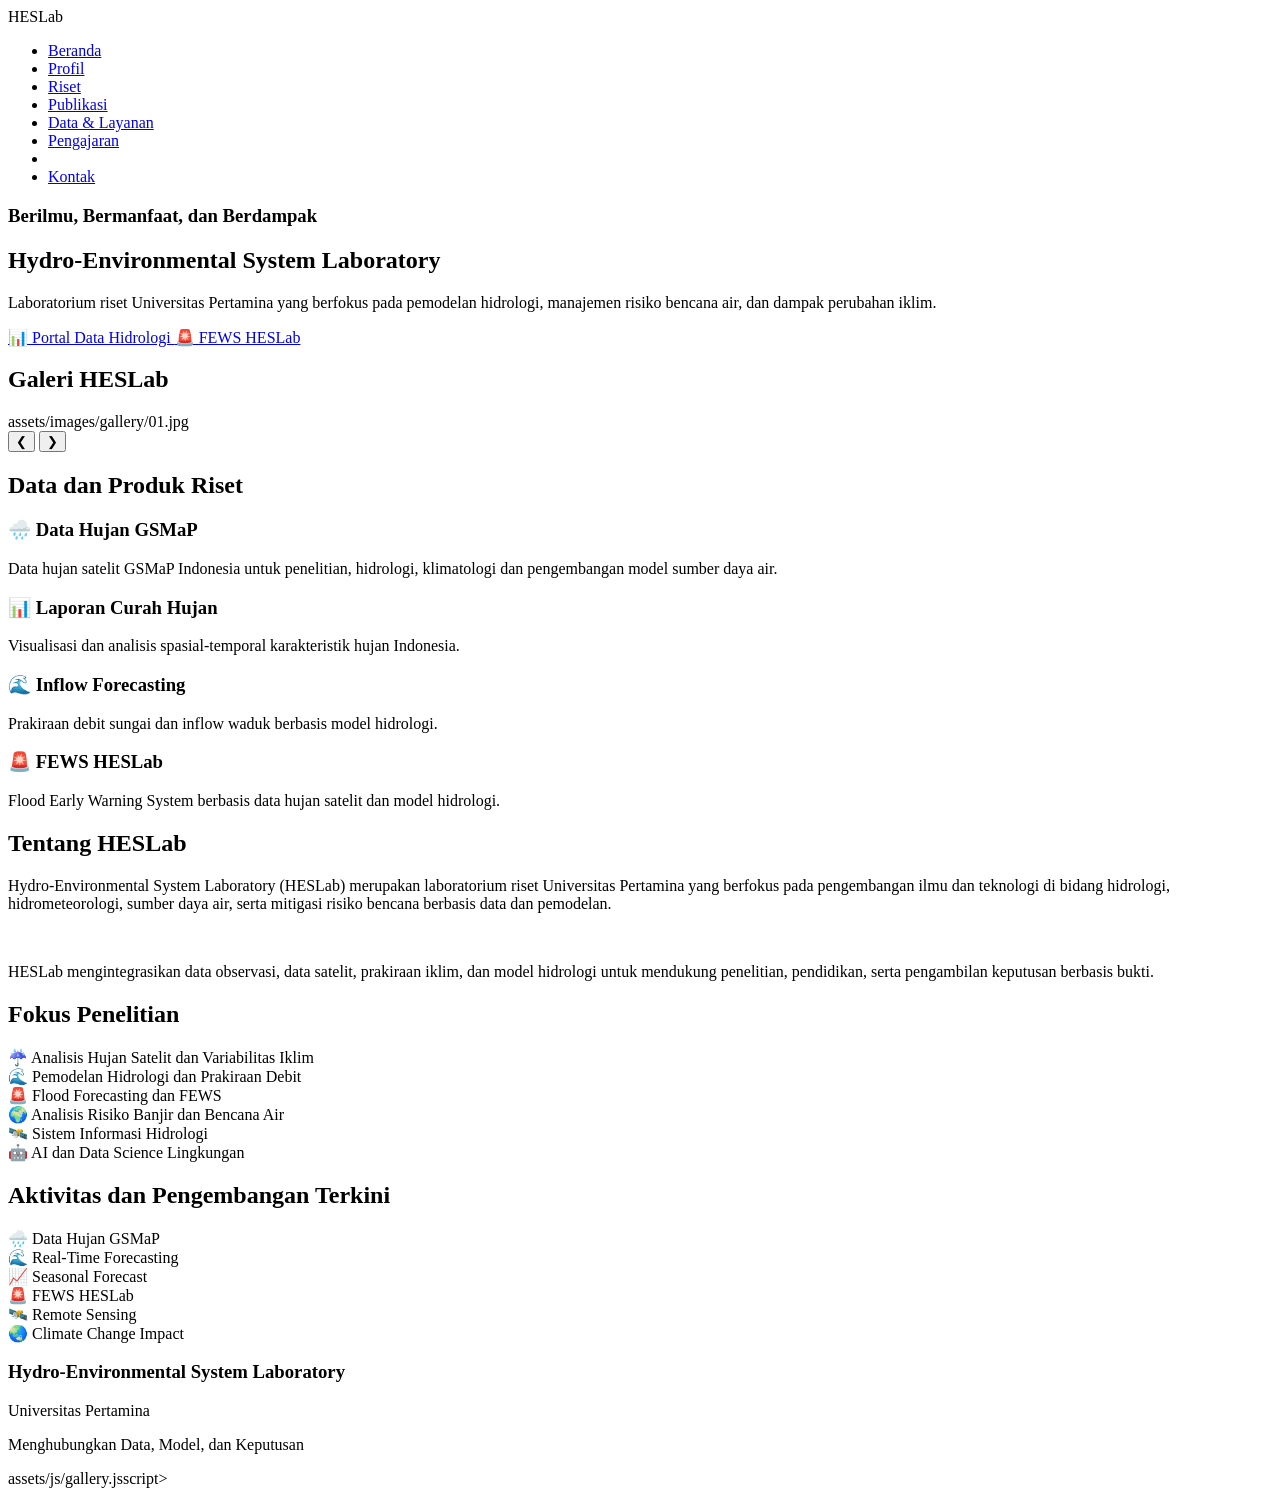
==== index.html @ 6e7ae695 "update all" ====
<!DOCTYPE html>
<html lang="id">

<head>
    <meta charset="UTF-8">
    <meta name="viewport" content="width=device-width, initial-scale=1.0">

    <title>HESLab | Hydro-Environmental System Laboratory</title>

    <links/css/style.css
</head>

<body>

    <!-- Navbar -->
    <nav class="navbar">

        <div class="logo">
            HESLab
        </div>

        <ul class="menu">
            <li><a href="index.html">Beranda</a></li>
            <li><a href="index.html">Profil</a></li>
            <li><a href="index.html">Riset</a></li>
            <li><a href="index.html">Publikasi</a></li>
            <li><a href="index.html">Data & Layanan</a></li>
            <li><a href="index.html">Pengajaran</a></li>
            <li><a href="berita-dan-opini/index.html"a></li>
            <li><a href="index.html">Kontak</a></li>
        </ul>

    </nav>

    <!-- Hero -->
    <section class="hero">

        <div class="hero-content">

            <h3>
                Berilmu, Bermanfaat, dan Berdampak
            </h3>

            <h1>
                Hydro-Environmental System Laboratory
            </h1>

            <p>
                Laboratorium riset Universitas Pertamina yang
                berfokus pada pemodelan hidrologi,
                manajemen risiko bencana air,
                dan dampak perubahan iklim.
            </p>

            <div class="hero-buttons">

                <a class="btn"
                    href="https://www.heslab-uper.com/riset-data/data"
                    target="_blank">
                    📊 Portal Data Hidrologi
                </a>

                <a class="btn secondary"
                    href="https://www.heslab-uper.com/riset-data/fews-heslab-uper"
                    target="_blank">
                    🚨 FEWS HESLab
                </a>

            </div>

        </div>

    </section>

    <!-- Gallery -->
    <section class="section">

        <h2 class="section-title">
            Galeri HESLab
        </h2>

        <div class="gallery-container">

            assets/images/gallery/01.jpg

            <div
                id="galleryCaption"
                class="gallery-caption">
            </div>

            <button
                class="gallery-btn prev"
                onclick="prevImage()">
                ❮
            </button>

            <button
                class="gallery-btn next"
                onclick="nextImage()">
                ❯
            </button>

        </div>

    </section>

    <!-- Produk -->
    <section class="section">

        <h2 class="section-title">
            Data dan Produk Riset
        </h2>

        <div class="card-container">

            <div class="card">
                <h3>🌧️ Data Hujan GSMaP</h3>
                <p>
                    Data hujan satelit GSMaP Indonesia untuk
                    penelitian, hidrologi, klimatologi dan
                    pengembangan model sumber daya air.
                </p>
            </div>

            <div class="card">
                <h3>📊 Laporan Curah Hujan</h3>
                <p>
                    Visualisasi dan analisis spasial-temporal
                    karakteristik hujan Indonesia.
                </p>
            </div>

            <div class="card">
                <h3>🌊 Inflow Forecasting</h3>
                <p>
                    Prakiraan debit sungai dan inflow waduk
                    berbasis model hidrologi.
                </p>
            </div>

            <div class="card">
                <h3>🚨 FEWS HESLab</h3>
                <p>
                    Flood Early Warning System berbasis data
                    hujan satelit dan model hidrologi.
                </p>
            </div>

        </div>

    </section>

    <!-- Tentang -->
    <section class="section">

        <h2 class="section-title">
            Tentang HESLab
        </h2>

        <p>
            Hydro-Environmental System Laboratory (HESLab)
            merupakan laboratorium riset Universitas Pertamina
            yang berfokus pada pengembangan ilmu dan teknologi
            di bidang hidrologi, hidrometeorologi,
            sumber daya air, serta mitigasi risiko bencana
            berbasis data dan pemodelan.
        </p>

        <br>

        <p>
            HESLab mengintegrasikan data observasi,
            data satelit, prakiraan iklim, dan model hidrologi
            untuk mendukung penelitian, pendidikan,
            serta pengambilan keputusan berbasis bukti.
        </p>

    </section>

    <!-- Fokus Penelitian -->
    <section class="section">

        <h2 class="section-title">
            Fokus Penelitian
        </h2>

        <div class="card-container">

            <div class="card">
                ☔ Analisis Hujan Satelit dan Variabilitas Iklim
            </div>

            <div class="card">
                🌊 Pemodelan Hidrologi dan Prakiraan Debit
            </div>

            <div class="card">
                🚨 Flood Forecasting dan FEWS
            </div>

            <div class="card">
                🌍 Analisis Risiko Banjir dan Bencana Air
            </div>

            <div class="card">
                🛰️ Sistem Informasi Hidrologi
            </div>

            <div class="card">
                🤖 AI dan Data Science Lingkungan
            </div>

        </div>

    </section>

    <!-- Aktivitas -->
    <section class="section">

        <h2 class="section-title">
            Aktivitas dan Pengembangan Terkini
        </h2>

        <div class="card-container">

            <div class="card">🌧️ Data Hujan GSMaP</div>
            <div class="card">🌊 Real-Time Forecasting</div>
            <div class="card">📈 Seasonal Forecast</div>
            <div class="card">🚨 FEWS HESLab</div>
            <div class="card">🛰️ Remote Sensing</div>
            <div class="card">🌏 Climate Change Impact</div>

        </div>

    </section>

    <!-- Footer -->
    <footer>

        <h3>
            Hydro-Environmental System Laboratory
        </h3>

        <p>
            Universitas Pertamina
        </p>

        <p>
            Menghubungkan Data, Model, dan Keputusan
        </p>

    </footer>

    assets/js/gallery.jsscript>

</body>

</html>
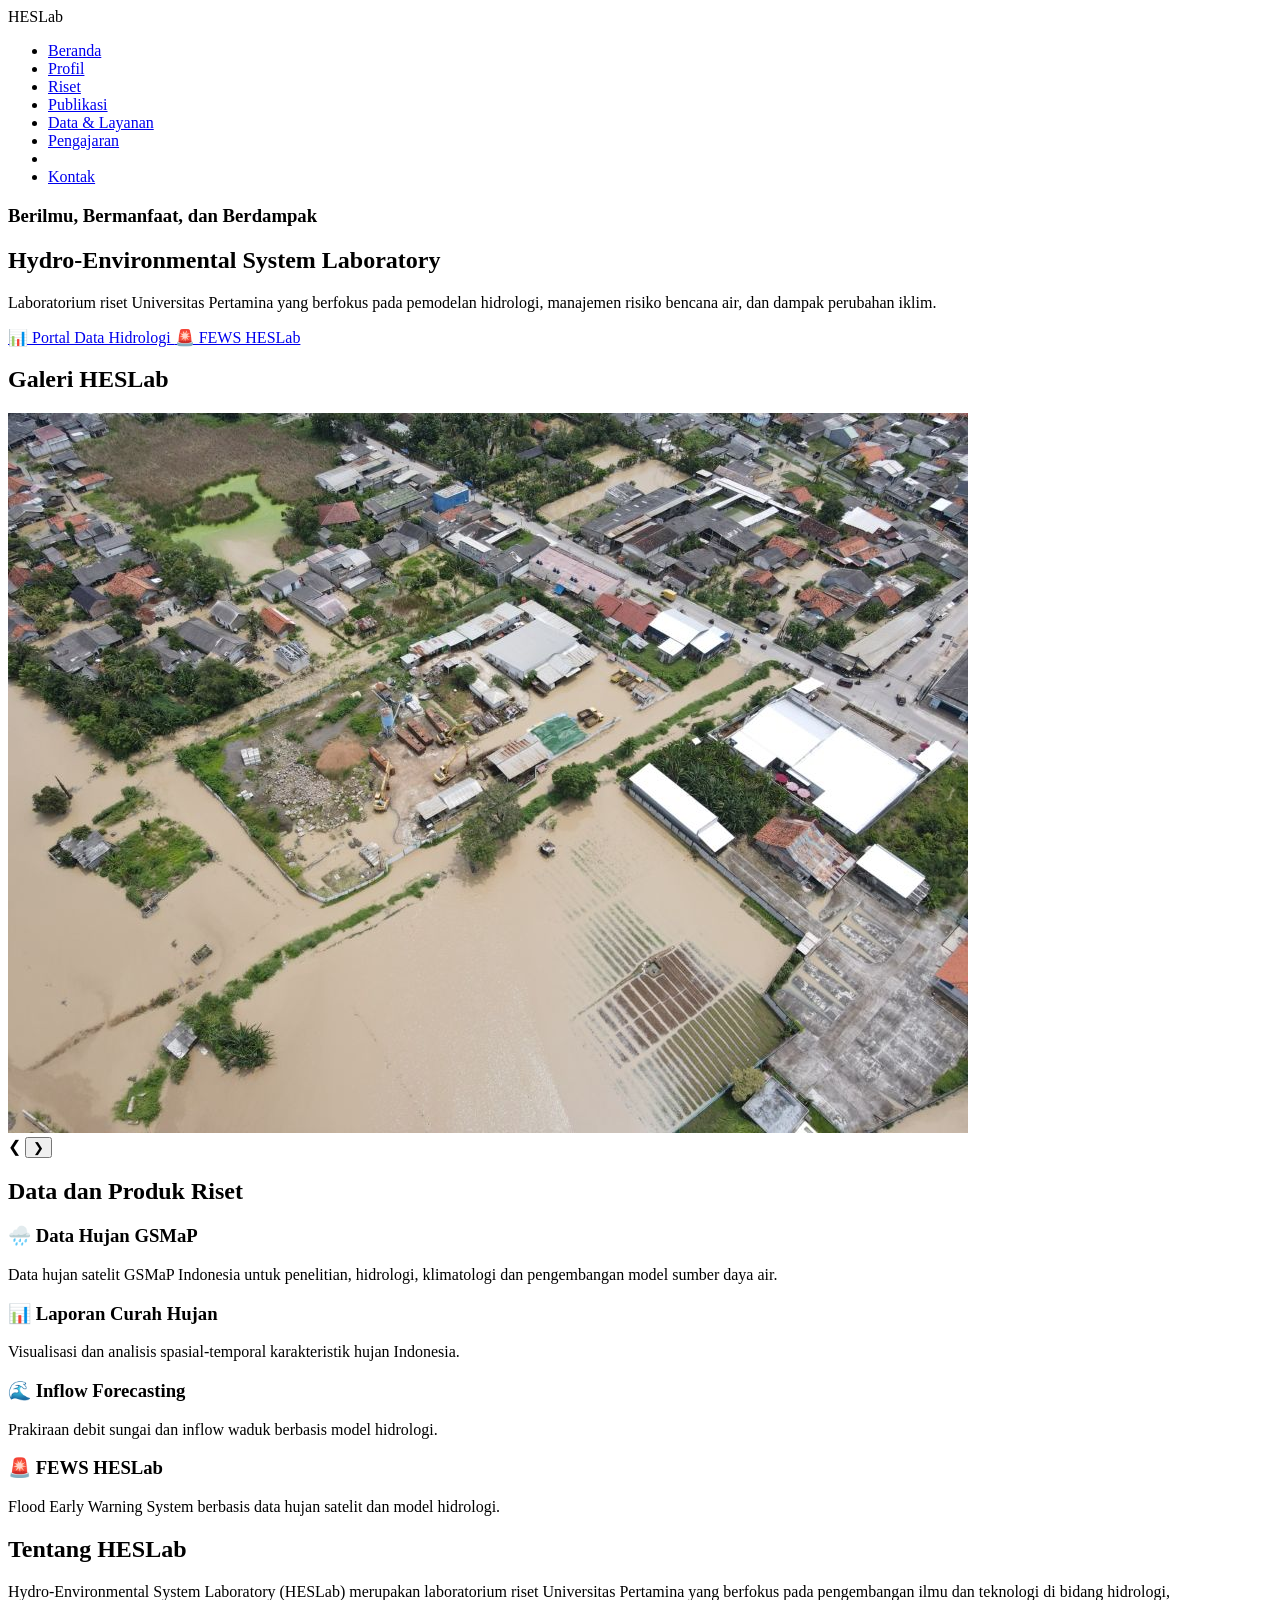
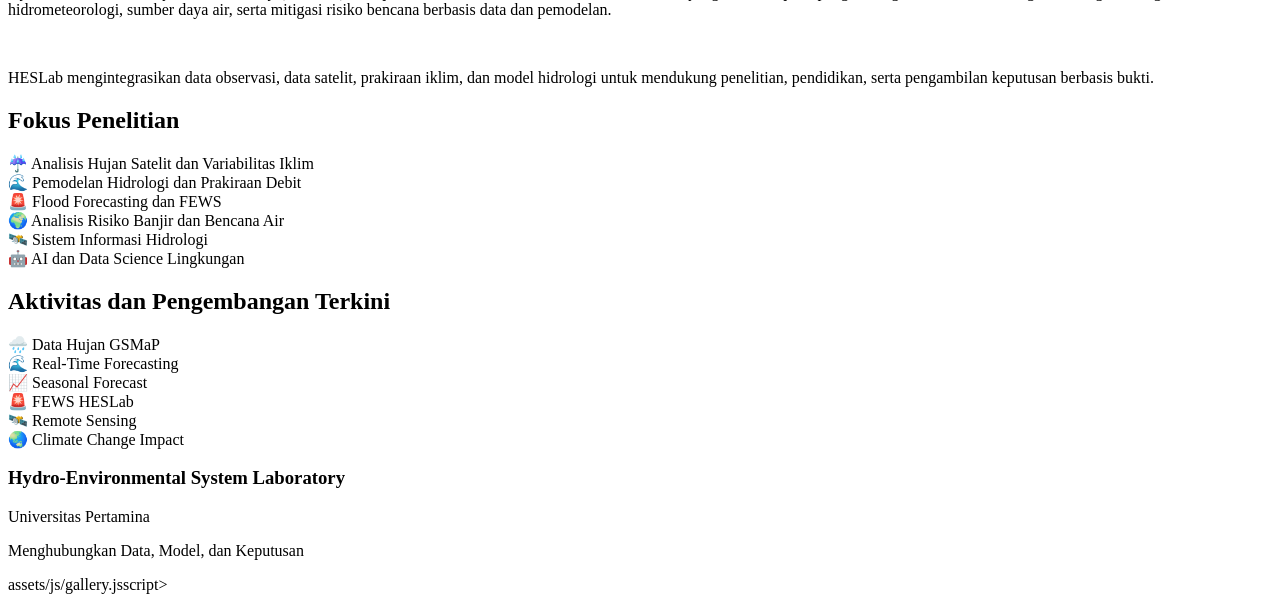
==== commit 0cd885dd: "update all" ====
--- a/index.html
+++ b/index.html
@@ -81,14 +81,13 @@
 
         <div class="gallery-container">
 
-            assets/images/gallery/01.jpg
+            <img
+                id="galleryImage"
+                src="assets/images/gallery/01.jpg"
+                alt="Galeri HESLab">
 
             <div
-                id="galleryCaption"
-                class="gallery-caption">
-            </div>
-
-            <button
+        <button
                 class="gallery-btn prev"
                 onclick="prevImage()">
                 ❮
@@ -252,7 +251,5 @@
     </footer>
 
     assets/js/gallery.jsscript>
-
 </body>
-
 </html>
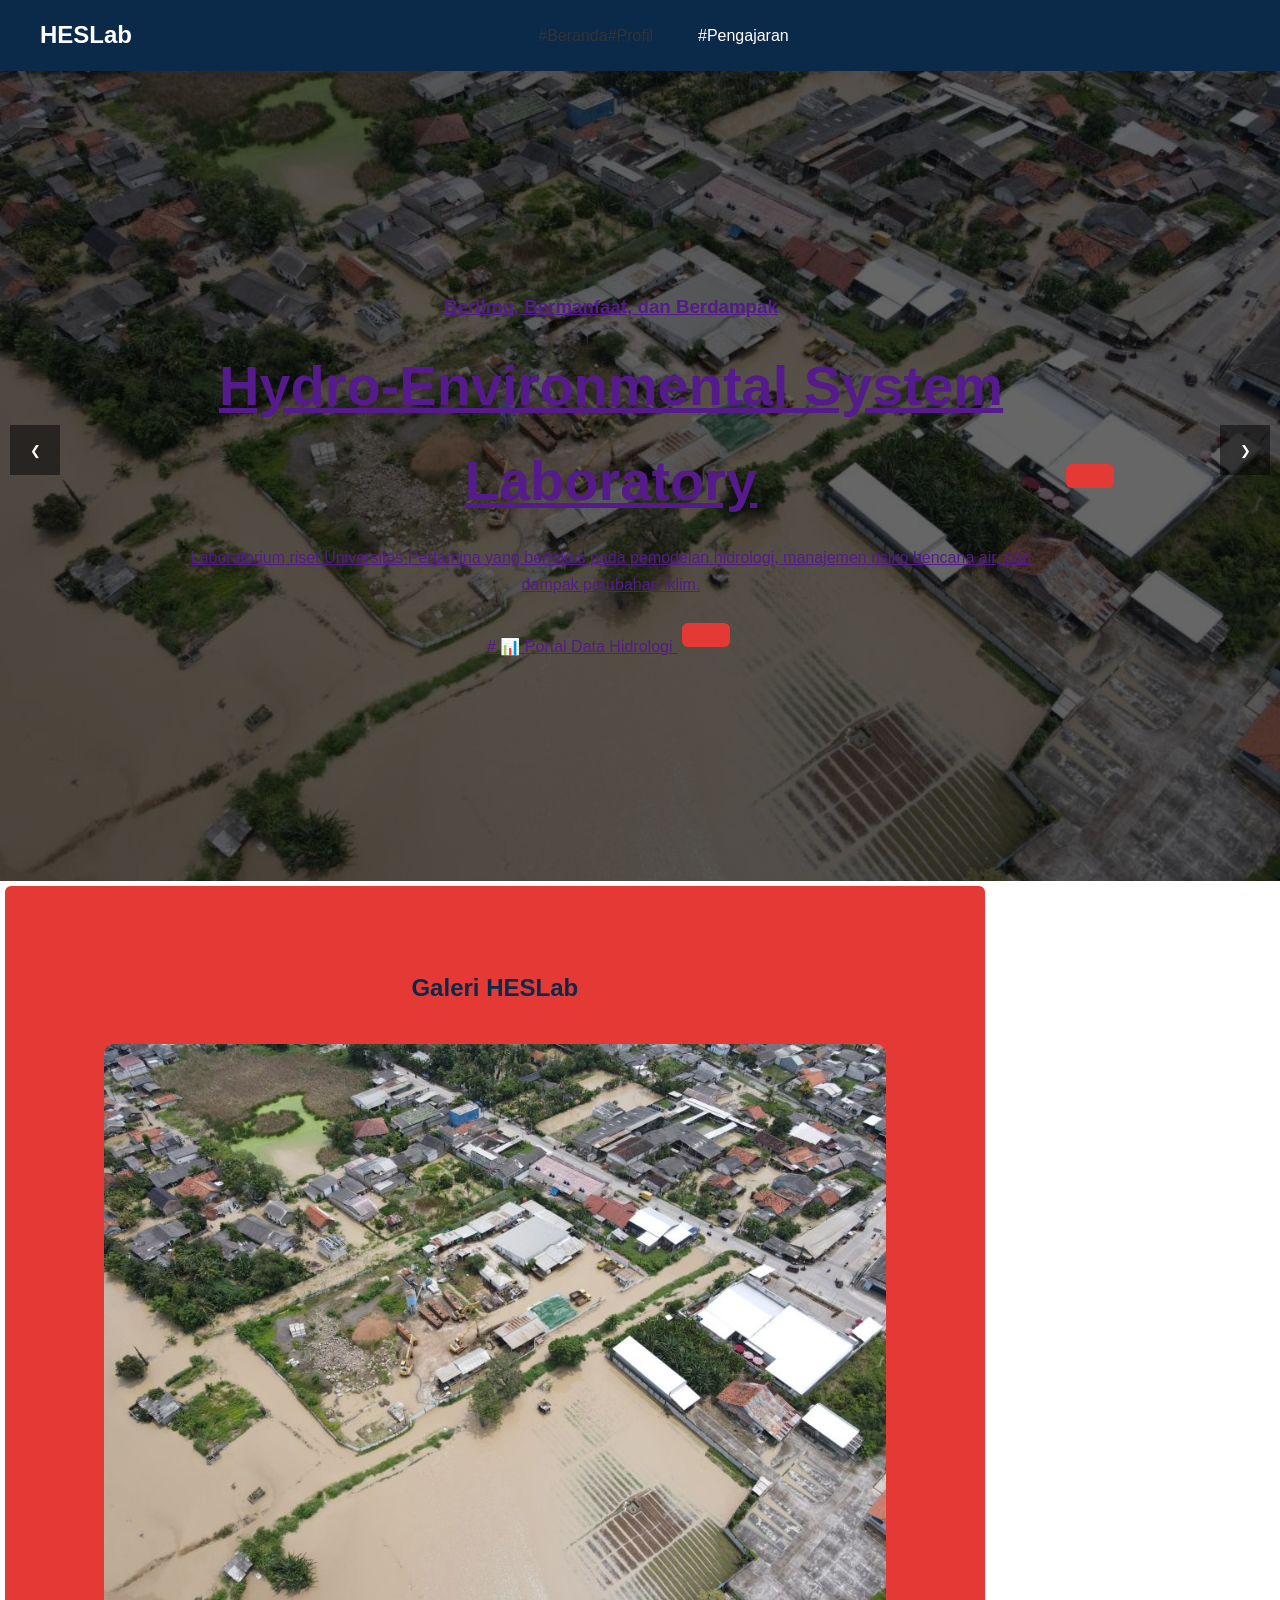
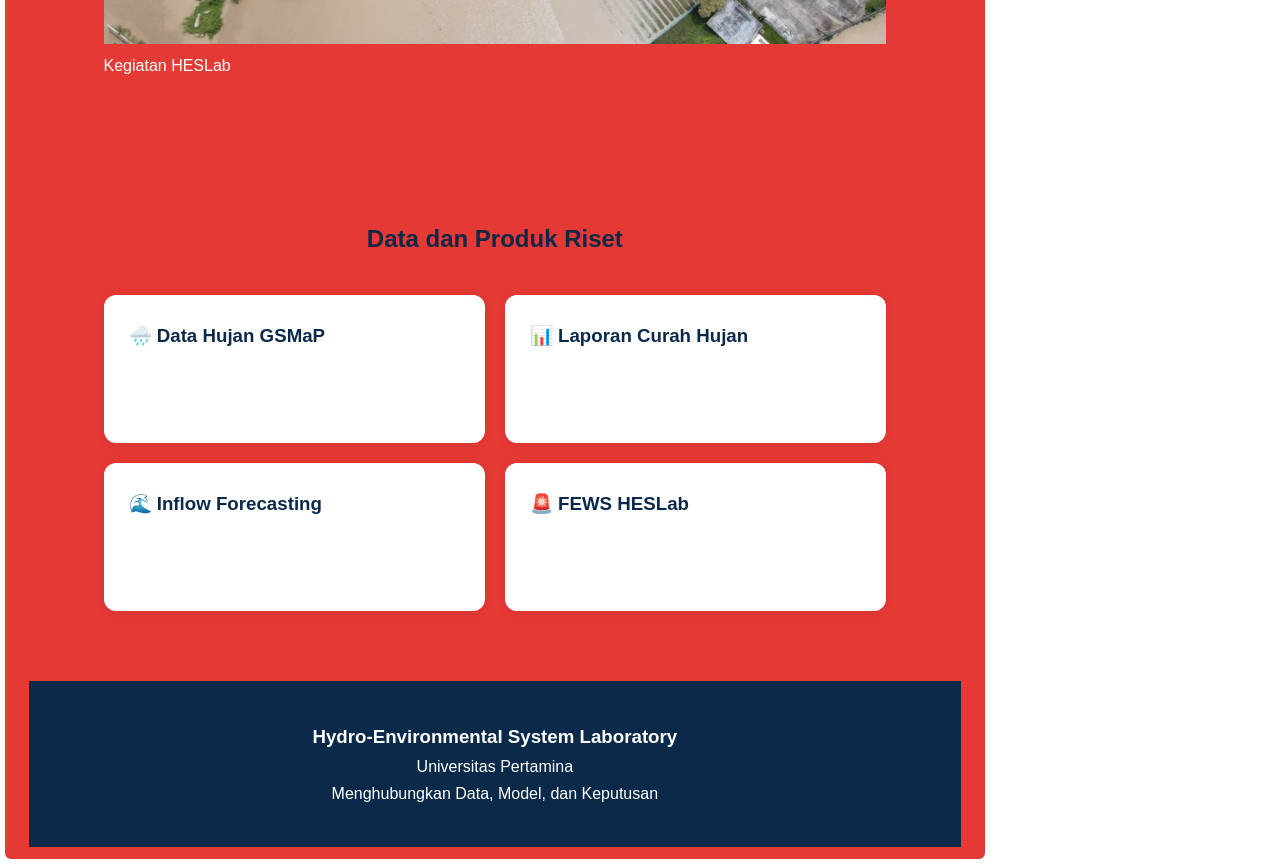
==== commit a08d3655: "update all" ====
--- a/index.html
+++ b/index.html
@@ -2,254 +2,434 @@
 <html lang="id">
 
 <head>
-    <meta charset="UTF-8">
-    <meta name="viewport" content="width=device-width, initial-scale=1.0">
-
-    <title>HESLab | Hydro-Environmental System Laboratory</title>
-
-    <links/css/style.css
+<meta charset="UTF-8">
+<meta name="viewport" content="width=device-width, initial-scale=1.0">
+
+<title>HESLab | Hydro-Environmental System Laboratory</title>
+
+<style>
+
+*{
+    margin:0;
+    padding:0;
+    box-sizing:border-box;
+}
+
+body{
+    font-family:'Segoe UI',sans-serif;
+    line-height:1.7;
+    color:#333;
+}
+
+/* NAVBAR */
+
+.navbar{
+    background:#0b2948;
+    display:flex;
+    justify-content:space-between;
+    align-items:center;
+    padding:15px 40px;
+    position:sticky;
+    top:0;
+    z-index:1000;
+}
+
+.logo{
+    color:white;
+    font-size:24px;
+    font-weight:bold;
+}
+
+.menu{
+    display:flex;
+    list-style:none;
+}
+
+.menu li a{
+    color:white;
+    text-decoration:none;
+    padding:15px;
+}
+
+.menu li a:hover{
+    color:#7cc6ff;
+}
+
+/* HERO */
+
+.hero{
+    min-height:90vh;
+
+    background:
+    linear-gradient(
+        rgba(0,0,0,.6),
+        rgba(0,0,0,.6)
+    ),
+    url("assets/images/gallery/01.jpg");
+
+    background-size:cover;
+    background-position:center;
+
+    display:flex;
+    justify-content:center;
+    align-items:center;
+
+    text-align:center;
+    color:white;
+}
+
+.hero-content{
+    max-width:900px;
+    padding:20px;
+}
+
+.hero h1{
+    font-size:3.5rem;
+    margin:15px 0;
+}
+
+.hero p{
+    margin-bottom:20px;
+}
+
+/* BUTTON */
+
+.btn{
+    display:inline-block;
+    padding:12px 24px;
+    margin:5px;
+    border-radius:6px;
+    text-decoration:none;
+    background:#1e88e5;
+    color:white;
+}
+
+.secondary{
+    background:#e53935;
+}
+
+/* SECTION */
+
+.section{
+    padding:70px 8%;
+}
+
+.section-title{
+    text-align:center;
+    color:#0b2948;
+    margin-bottom:35px;
+}
+
+/* GALLERY */
+
+.gallery-container{
+    position:relative;
+    max-width:1200px;
+    margin:auto;
+    overflow:hidden;
+    border-radius:10px;
+}
+
+.gallery-container img{
+    width:100%;
+    height:600px;
+    object-fit:cover;
+}
+
+.gallery-caption{
+    position:absolute;
+    left:0;
+    right:0;
+    bottom:0;
+
+    background:rgba(0,0,0,.55);
+    color:white;
+    padding:15px;
+}
+
+.gallery-btn{
+    position:absolute;
+    top:50%;
+    transform:translateY(-50%);
+
+    width:50px;
+    height:50px;
+
+    border:none;
+    background:rgba(0,0,0,.5);
+
+    color:white;
+    cursor:pointer;
+}
+
+.prev{
+    left:10px;
+}
+
+.next{
+    right:10px;
+}
+
+/* CARD */
+
+.card-container{
+    display:grid;
+    grid-template-columns:
+        repeat(auto-fit,minmax(280px,1fr));
+
+    gap:20px;
+}
+
+.card{
+    background:white;
+    padding:25px;
+    border-radius:12px;
+
+    box-shadow:
+        0 2px 12px rgba(0,0,0,.08);
+}
+
+.card h3{
+    margin-bottom:12px;
+    color:#0b2948;
+}
+
+/* FOOTER */
+
+footer{
+    background:#0b2948;
+    color:white;
+    text-align:center;
+    padding:40px;
+}
+
+/* MOBILE */
+
+@media(max-width:768px){
+
+    .navbar{
+        flex-direction:column;
+    }
+
+    .menu{
+        flex-wrap:wrap;
+        justify-content:center;
+    }
+
+    .hero h1{
+        font-size:2.2rem;
+    }
+
+    .gallery-container img{
+        height:300px;
+    }
+
+}
+
+</style>
+
 </head>
 
 <body>
 
-    <!-- Navbar -->
-    <nav class="navbar">
-
-        <div class="logo">
-            HESLab
-        </div>
-
-        <ul class="menu">
-            <li><a href="index.html">Beranda</a></li>
-            <li><a href="index.html">Profil</a></li>
-            <li><a href="index.html">Riset</a></li>
-            <li><a href="index.html">Publikasi</a></li>
-            <li><a href="index.html">Data & Layanan</a></li>
-            <li><a href="index.html">Pengajaran</a></li>
-            <li><a href="berita-dan-opini/index.html"a></li>
-            <li><a href="index.html">Kontak</a></li>
-        </ul>
-
-    </nav>
-
-    <!-- Hero -->
-    <section class="hero">
-
-        <div class="hero-content">
-
-            <h3>
-                Berilmu, Bermanfaat, dan Berdampak
-            </h3>
-
-            <h1>
-                Hydro-Environmental System Laboratory
-            </h1>
-
-            <p>
-                Laboratorium riset Universitas Pertamina yang
-                berfokus pada pemodelan hidrologi,
-                manajemen risiko bencana air,
-                dan dampak perubahan iklim.
-            </p>
-
-            <div class="hero-buttons">
-
-                <a class="btn"
-                    href="https://www.heslab-uper.com/riset-data/data"
-                    target="_blank">
-                    📊 Portal Data Hidrologi
-                </a>
-
-                <a class="btn secondary"
-                    href="https://www.heslab-uper.com/riset-data/fews-heslab-uper"
-                    target="_blank">
-                    🚨 FEWS HESLab
-                </a>
-
-            </div>
-
-        </div>
-
-    </section>
-
-    <!-- Gallery -->
-    <section class="section">
-
-        <h2 class="section-title">
-            Galeri HESLab
-        </h2>
-
-        <div class="gallery-container">
-
-            <img
-                id="galleryImage"
-                src="assets/images/gallery/01.jpg"
-                alt="Galeri HESLab">
-
-            <div
-        <button
-                class="gallery-btn prev"
-                onclick="prevImage()">
-                ❮
-            </button>
-
-            <button
-                class="gallery-btn next"
-                onclick="nextImage()">
-                ❯
-            </button>
-
-        </div>
-
-    </section>
-
-    <!-- Produk -->
-    <section class="section">
-
-        <h2 class="section-title">
-            Data dan Produk Riset
-        </h2>
-
-        <div class="card-container">
-
-            <div class="card">
-                <h3>🌧️ Data Hujan GSMaP</h3>
-                <p>
-                    Data hujan satelit GSMaP Indonesia untuk
-                    penelitian, hidrologi, klimatologi dan
-                    pengembangan model sumber daya air.
-                </p>
-            </div>
-
-            <div class="card">
-                <h3>📊 Laporan Curah Hujan</h3>
-                <p>
-                    Visualisasi dan analisis spasial-temporal
-                    karakteristik hujan Indonesia.
-                </p>
-            </div>
-
-            <div class="card">
-                <h3>🌊 Inflow Forecasting</h3>
-                <p>
-                    Prakiraan debit sungai dan inflow waduk
-                    berbasis model hidrologi.
-                </p>
-            </div>
-
-            <div class="card">
-                <h3>🚨 FEWS HESLab</h3>
-                <p>
-                    Flood Early Warning System berbasis data
-                    hujan satelit dan model hidrologi.
-                </p>
-            </div>
-
-        </div>
-
-    </section>
-
-    <!-- Tentang -->
-    <section class="section">
-
-        <h2 class="section-title">
-            Tentang HESLab
-        </h2>
-
+<nav class="navbar">
+
+    <div class="logo">
+        HESLab
+    </div>
+
+    <ul class="menu">
+        <li>#Beranda</a></li>
+        <li>#Profil</a></li>
+        <li><Riset</a></li>
+        <li><a hrefasi</a></li>
+        <li><Data & Layanan</a></li>
+        <li>#Pengajaran</a></li>
+        <li><a href & Opini</a></li>
+        <li><Kontak</a></li>
+    </ul>
+
+</nav>
+
+<section class="hero">
+
+<div class="hero-content">
+
+    <h3>
+        Berilmu, Bermanfaat, dan Berdampak
+    </h3>
+
+    <h1>
+        Hydro-Environmental System Laboratory
+    </h1>
+
+    <p>
+        Laboratorium riset Universitas Pertamina yang berfokus pada
+        pemodelan hidrologi, manajemen risiko bencana air,
+        dan dampak perubahan iklim.
+    </p>
+
+    #
+       📊 Portal Data Hidrologi
+    </a>
+
+    <a class="btn secondary"
+   </a>
+
+</div>
+
+</section>
+
+<section class="section">
+
+<h2 class="section-title">
+Galeri HESLab
+</h2>
+
+<div class="gallery-container">
+
+    <img
+      id="galleryImage"
+      src="assets/images/gallery/01.jpg"
+      alt="Galeriaption">
+
+      Kegiatan HESLab
+
+    </div>
+
+    <button class="gallery-btn prev"
+            onclick="prevImage()">
+            ❮
+    </button>
+
+    <button class="gallery-btn next"
+            onclick="nextImage()">
+            ❯
+    </button>
+
+</div>
+
+</section>
+
+<section class="section">
+
+<h2 class="section-title">
+Data dan Produk Riset
+</h2>
+
+<div class="card-container">
+
+    <div class="card">
+        <h3>🌧️ Data Hujan GSMaP</h3>
         <p>
-            Hydro-Environmental System Laboratory (HESLab)
-            merupakan laboratorium riset Universitas Pertamina
-            yang berfokus pada pengembangan ilmu dan teknologi
-            di bidang hidrologi, hidrometeorologi,
-            sumber daya air, serta mitigasi risiko bencana
-            berbasis data dan pemodelan.
+            Data hujan satelit Indonesia untuk penelitian dan operasional.
         </p>
-
-        <br>
-
+    </div>
+
+    <div class="card">
+        <h3>📊 Laporan Curah Hujan</h3>
         <p>
-            HESLab mengintegrasikan data observasi,
-            data satelit, prakiraan iklim, dan model hidrologi
-            untuk mendukung penelitian, pendidikan,
-            serta pengambilan keputusan berbasis bukti.
+            Analisis spasial temporal karakteristik hujan Indonesia.
         </p>
-
-    </section>
-
-    <!-- Fokus Penelitian -->
-    <section class="section">
-
-        <h2 class="section-title">
-            Fokus Penelitian
-        </h2>
-
-        <div class="card-container">
-
-            <div class="card">
-                ☔ Analisis Hujan Satelit dan Variabilitas Iklim
-            </div>
-
-            <div class="card">
-                🌊 Pemodelan Hidrologi dan Prakiraan Debit
-            </div>
-
-            <div class="card">
-                🚨 Flood Forecasting dan FEWS
-            </div>
-
-            <div class="card">
-                🌍 Analisis Risiko Banjir dan Bencana Air
-            </div>
-
-            <div class="card">
-                🛰️ Sistem Informasi Hidrologi
-            </div>
-
-            <div class="card">
-                🤖 AI dan Data Science Lingkungan
-            </div>
-
-        </div>
-
-    </section>
-
-    <!-- Aktivitas -->
-    <section class="section">
-
-        <h2 class="section-title">
-            Aktivitas dan Pengembangan Terkini
-        </h2>
-
-        <div class="card-container">
-
-            <div class="card">🌧️ Data Hujan GSMaP</div>
-            <div class="card">🌊 Real-Time Forecasting</div>
-            <div class="card">📈 Seasonal Forecast</div>
-            <div class="card">🚨 FEWS HESLab</div>
-            <div class="card">🛰️ Remote Sensing</div>
-            <div class="card">🌏 Climate Change Impact</div>
-
-        </div>
-
-    </section>
-
-    <!-- Footer -->
-    <footer>
-
-        <h3>
-            Hydro-Environmental System Laboratory
-        </h3>
-
+    </div>
+
+    <div class="card">
+        <h3>🌊 Inflow Forecasting</h3>
         <p>
-            Universitas Pertamina
+            Prakiraan debit sungai dan inflow waduk.
         </p>
-
+    </div>
+
+    <div class="card">
+        <h3>🚨 FEWS HESLab</h3>
         <p>
-            Menghubungkan Data, Model, dan Keputusan
+            Flood Early Warning System berbasis data hujan satelit.
         </p>
-
-    </footer>
-
-    assets/js/gallery.jsscript>
+    </div>
+
+</div>
+
+</section>
+
+<footer>
+
+<h3>
+Hydro-Environmental System Laboratory
+</h3>
+
+<p>
+Universitas Pertamina
+</p>
+
+<p>
+Menghubungkan Data, Model, dan Keputusan
+</p>
+
+</footer>
+
+<script>
+
+const gallery = [
+
+{
+image:"assets/images/gallery/01.jpg",
+caption:"Kegiatan Survei Lapangan HESLab"
+},
+
+{
+image:"assets/images/gallery/02.jpg",
+caption:"Workshop dan Diskusi Penelitian"
+},
+
+{
+image:"assets/images/gallery/03.jpg",
+caption:"Pengembangan Model Hidrologi"
+}
+
+];
+
+let currentIndex = 0;
+
+const imageElement =
+document.getElementById("galleryImage");
+
+const captionElement =
+document.getElementById("galleryCaption");
+
+function showImage(index){
+
+    imageElement.src =
+        gallery[index].image;
+
+    captionElement.innerHTML =
+        gallery[index].caption;
+}
+
+function nextImage(){
+
+    currentIndex++;
+
+    if(currentIndex >= gallery.length){
+        currentIndex = 0;
+    }
+
+    showImage(currentIndex);
+}
+
+function prevImage(){
+
+    currentIndex--;
+
+    if(currentIndex < 0){
+        currentIndex = gallery.length - 1;
+    }
+
+    showImage(currentIndex);
+}
+
+setInterval(nextImage,5000);
+
+</script>
+
 </body>
 </html>
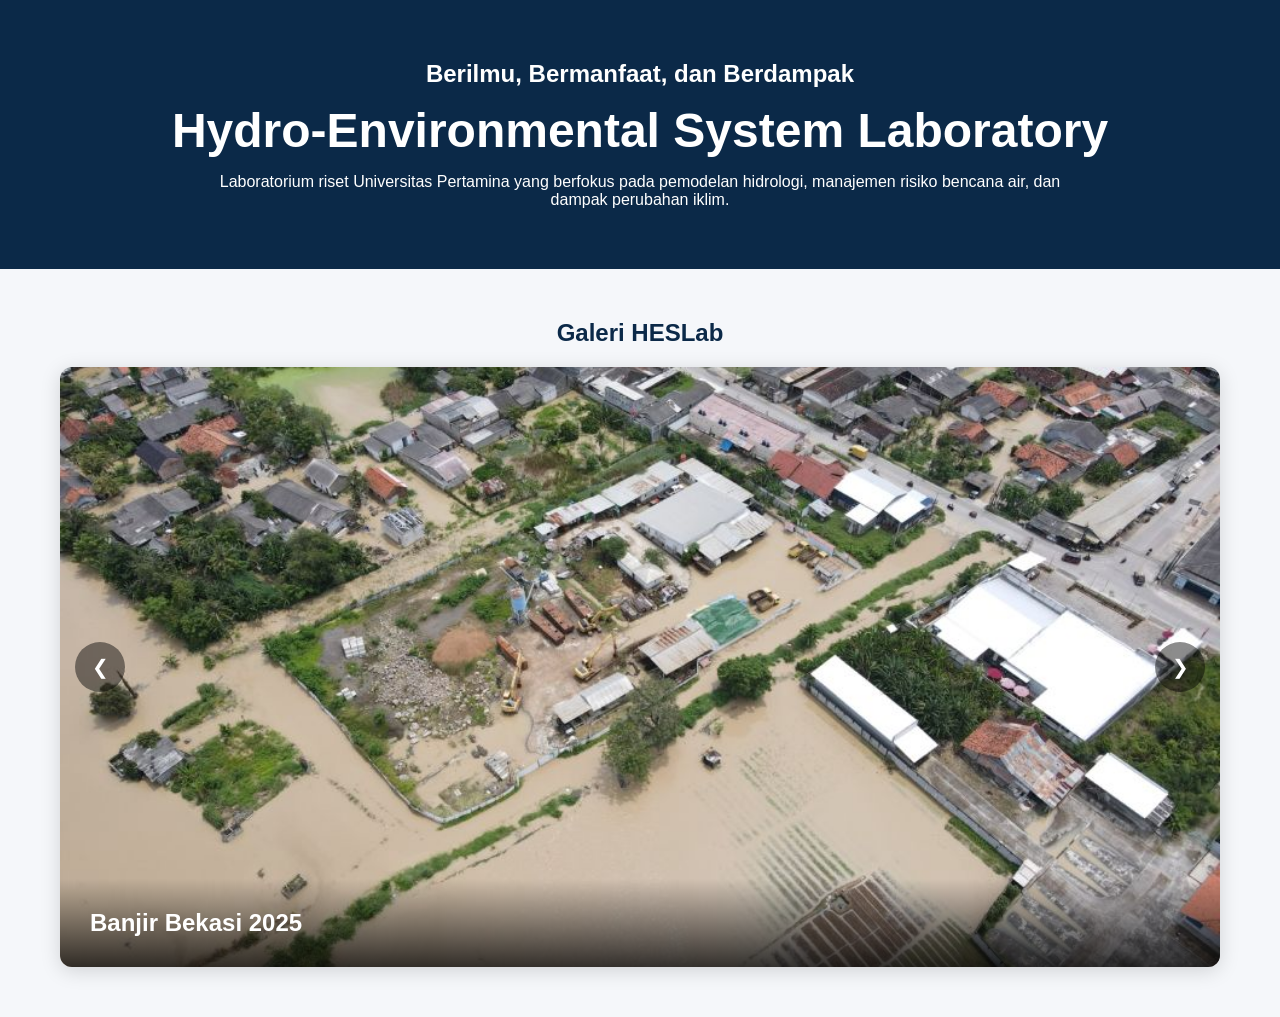
==== commit f77c5663: "update all" ====
--- a/index.html
+++ b/index.html
@@ -1,11 +1,10 @@
 <!DOCTYPE html>
 <html lang="id">
-
 <head>
 <meta charset="UTF-8">
 <meta name="viewport" content="width=device-width, initial-scale=1.0">
 
-<title>HESLab | Hydro-Environmental System Laboratory</title>
+<title>HESLab</title>
 
 <style>
 
@@ -17,134 +16,78 @@
 
 body{
     font-family:'Segoe UI',sans-serif;
-    line-height:1.7;
-    color:#333;
-}
-
-/* NAVBAR */
-
-.navbar{
+    background:#f5f7fa;
+}
+
+/* ====================
+   HEADER
+==================== */
+
+.hero{
     background:#0b2948;
-    display:flex;
-    justify-content:space-between;
-    align-items:center;
-    padding:15px 40px;
-    position:sticky;
-    top:0;
-    z-index:1000;
-}
-
-.logo{
     color:white;
-    font-size:24px;
-    font-weight:bold;
-}
-
-.menu{
-    display:flex;
-    list-style:none;
-}
-
-.menu li a{
-    color:white;
-    text-decoration:none;
-    padding:15px;
-}
-
-.menu li a:hover{
-    color:#7cc6ff;
-}
-
-/* HERO */
-
-.hero{
-    min-height:90vh;
-
-    background:
-    linear-gradient(
-        rgba(0,0,0,.6),
-        rgba(0,0,0,.6)
-    ),
-    url("assets/images/gallery/01.jpg");
-
-    background-size:cover;
-    background-position:center;
-
-    display:flex;
-    justify-content:center;
-    align-items:center;
-
     text-align:center;
-    color:white;
-}
-
-.hero-content{
+    padding:60px 20px;
+}
+
+.hero h1{
+    font-size:3rem;
+    margin:15px 0;
+}
+
+.hero p{
     max-width:900px;
-    padding:20px;
-}
-
-.hero h1{
-    font-size:3.5rem;
-    margin:15px 0;
-}
-
-.hero p{
-    margin-bottom:20px;
-}
-
-/* BUTTON */
-
-.btn{
-    display:inline-block;
-    padding:12px 24px;
-    margin:5px;
-    border-radius:6px;
-    text-decoration:none;
-    background:#1e88e5;
-    color:white;
-}
-
-.secondary{
-    background:#e53935;
-}
-
-/* SECTION */
-
-.section{
-    padding:70px 8%;
-}
-
-.section-title{
+    margin:auto;
+}
+
+/* ====================
+   GALLERY
+==================== */
+
+.gallery{
+    max-width:1200px;
+    margin:50px auto;
+    padding:0 20px;
+}
+
+.gallery h2{
     text-align:center;
     color:#0b2948;
-    margin-bottom:35px;
-}
-
-/* GALLERY */
+    margin-bottom:20px;
+}
 
 .gallery-container{
     position:relative;
-    max-width:1200px;
-    margin:auto;
     overflow:hidden;
-    border-radius:10px;
+    border-radius:12px;
+    box-shadow:0 4px 20px rgba(0,0,0,.15);
 }
 
 .gallery-container img{
     width:100%;
     height:600px;
     object-fit:cover;
-}
-
-.gallery-caption{
+    display:block;
+}
+
+.gallery-overlay{
     position:absolute;
     left:0;
     right:0;
     bottom:0;
 
-    background:rgba(0,0,0,.55);
+    background:
+    linear-gradient(
+        transparent,
+        rgba(0,0,0,.75)
+    );
+
     color:white;
-    padding:15px;
+    padding:30px;
+}
+
+.gallery-overlay h3{
+    font-size:1.5rem;
 }
 
 .gallery-btn{
@@ -156,68 +99,35 @@
     height:50px;
 
     border:none;
-    background:rgba(0,0,0,.5);
-
+    border-radius:50%;
+
+    background:rgba(0,0,0,.45);
     color:white;
+
+    font-size:20px;
     cursor:pointer;
 }
 
+.gallery-btn:hover{
+    background:rgba(0,0,0,.75);
+}
+
 .prev{
-    left:10px;
+    left:15px;
 }
 
 .next{
-    right:10px;
-}
-
-/* CARD */
-
-.card-container{
-    display:grid;
-    grid-template-columns:
-        repeat(auto-fit,minmax(280px,1fr));
-
-    gap:20px;
-}
-
-.card{
-    background:white;
-    padding:25px;
-    border-radius:12px;
-
-    box-shadow:
-        0 2px 12px rgba(0,0,0,.08);
-}
-
-.card h3{
-    margin-bottom:12px;
-    color:#0b2948;
-}
-
-/* FOOTER */
-
-footer{
-    background:#0b2948;
-    color:white;
-    text-align:center;
-    padding:40px;
-}
-
-/* MOBILE */
+    right:15px;
+}
+
+/* ====================
+   MOBILE
+==================== */
 
 @media(max-width:768px){
 
-    .navbar{
-        flex-direction:column;
-    }
-
-    .menu{
-        flex-wrap:wrap;
-        justify-content:center;
-    }
-
     .hero h1{
-        font-size:2.2rem;
+        font-size:2rem;
     }
 
     .gallery-container img{
@@ -229,35 +139,13 @@
 </style>
 
 </head>
-
 <body>
 
-<nav class="navbar">
-
-    <div class="logo">
-        HESLab
-    </div>
-
-    <ul class="menu">
-        <li>#Beranda</a></li>
-        <li>#Profil</a></li>
-        <li><Riset</a></li>
-        <li><a hrefasi</a></li>
-        <li><Data & Layanan</a></li>
-        <li>#Pengajaran</a></li>
-        <li><a href & Opini</a></li>
-        <li><Kontak</a></li>
-    </ul>
-
-</nav>
-
 <section class="hero">
 
-<div class="hero-content">
-
-    <h3>
+    <h2>
         Berilmu, Bermanfaat, dan Berdampak
-    </h3>
+    </h2>
 
     <h1>
         Hydro-Environmental System Laboratory
@@ -269,140 +157,83 @@
         dan dampak perubahan iklim.
     </p>
 
-    #
-       📊 Portal Data Hidrologi
-    </a>
-
-    <a class="btn secondary"
-   </a>
-
-</div>
-
 </section>
 
-<section class="section">
-
-<h2 class="section-title">
-Galeri HESLab
-</h2>
-
-<div class="gallery-container">
-
-    <img
-      id="galleryImage"
-      src="assets/images/gallery/01.jpg"
-      alt="Galeriaption">
-
-      Kegiatan HESLab
-
-    </div>
-
-    <button class="gallery-btn prev"
+<section class="gallery">
+
+    <h2>Galeri HESLab</h2>
+
+    <div class="gallery-container">
+
+        <img
+            id="galleryImage"
+            src=""
+            alt="Galeri HESLab">
+
+        <div class="gallery-overlay">
+
+            <h3 id="galleryTitle"></h3>
+
+        </div>
+
+        <button
+            class="gallery-btn prev"
             onclick="prevImage()">
             ❮
-    </button>
-
-    <button class="gallery-btn next"
+        </button>
+
+        <button
+            class="gallery-btn next"
             onclick="nextImage()">
             ❯
-    </button>
-
-</div>
+        </button>
+
+    </div>
 
 </section>
 
-<section class="section">
-
-<h2 class="section-title">
-Data dan Produk Riset
-</h2>
-
-<div class="card-container">
-
-    <div class="card">
-        <h3>🌧️ Data Hujan GSMaP</h3>
-        <p>
-            Data hujan satelit Indonesia untuk penelitian dan operasional.
-        </p>
-    </div>
-
-    <div class="card">
-        <h3>📊 Laporan Curah Hujan</h3>
-        <p>
-            Analisis spasial temporal karakteristik hujan Indonesia.
-        </p>
-    </div>
-
-    <div class="card">
-        <h3>🌊 Inflow Forecasting</h3>
-        <p>
-            Prakiraan debit sungai dan inflow waduk.
-        </p>
-    </div>
-
-    <div class="card">
-        <h3>🚨 FEWS HESLab</h3>
-        <p>
-            Flood Early Warning System berbasis data hujan satelit.
-        </p>
-    </div>
-
-</div>
-
-</section>
-
-<footer>
-
-<h3>
-Hydro-Environmental System Laboratory
-</h3>
-
-<p>
-Universitas Pertamina
-</p>
-
-<p>
-Menghubungkan Data, Model, dan Keputusan
-</p>
-
-</footer>
-
 <script>
 
-const gallery = [
-
-{
-image:"assets/images/gallery/01.jpg",
-caption:"Kegiatan Survei Lapangan HESLab"
-},
-
-{
-image:"assets/images/gallery/02.jpg",
-caption:"Workshop dan Diskusi Penelitian"
-},
-
-{
-image:"assets/images/gallery/03.jpg",
-caption:"Pengembangan Model Hidrologi"
-}
-
-];
-
+let gallery = [];
 let currentIndex = 0;
 
 const imageElement =
 document.getElementById("galleryImage");
 
-const captionElement =
-document.getElementById("galleryCaption");
+const titleElement =
+document.getElementById("galleryTitle");
+
+fetch("assets/data/gallery.json")
+.then(response => response.json())
+.then(data => {
+
+    gallery = data;
+
+    if(gallery.length === 0){
+        return;
+    }
+
+    showImage(0);
+
+    setInterval(() => {
+        nextImage();
+    },5000);
+
+})
+.catch(error => {
+    console.error(
+        "Gagal membaca gallery.json",
+        error
+    );
+});
 
 function showImage(index){
 
     imageElement.src =
         gallery[index].image;
 
-    captionElement.innerHTML =
-        gallery[index].caption;
+    titleElement.textContent =
+        gallery[index].title;
 }
 
 function nextImage(){
@@ -421,13 +252,12 @@
     currentIndex--;
 
     if(currentIndex < 0){
-        currentIndex = gallery.length - 1;
+        currentIndex =
+            gallery.length - 1;
     }
 
     showImage(currentIndex);
 }
-
-setInterval(nextImage,5000);
 
 </script>
 
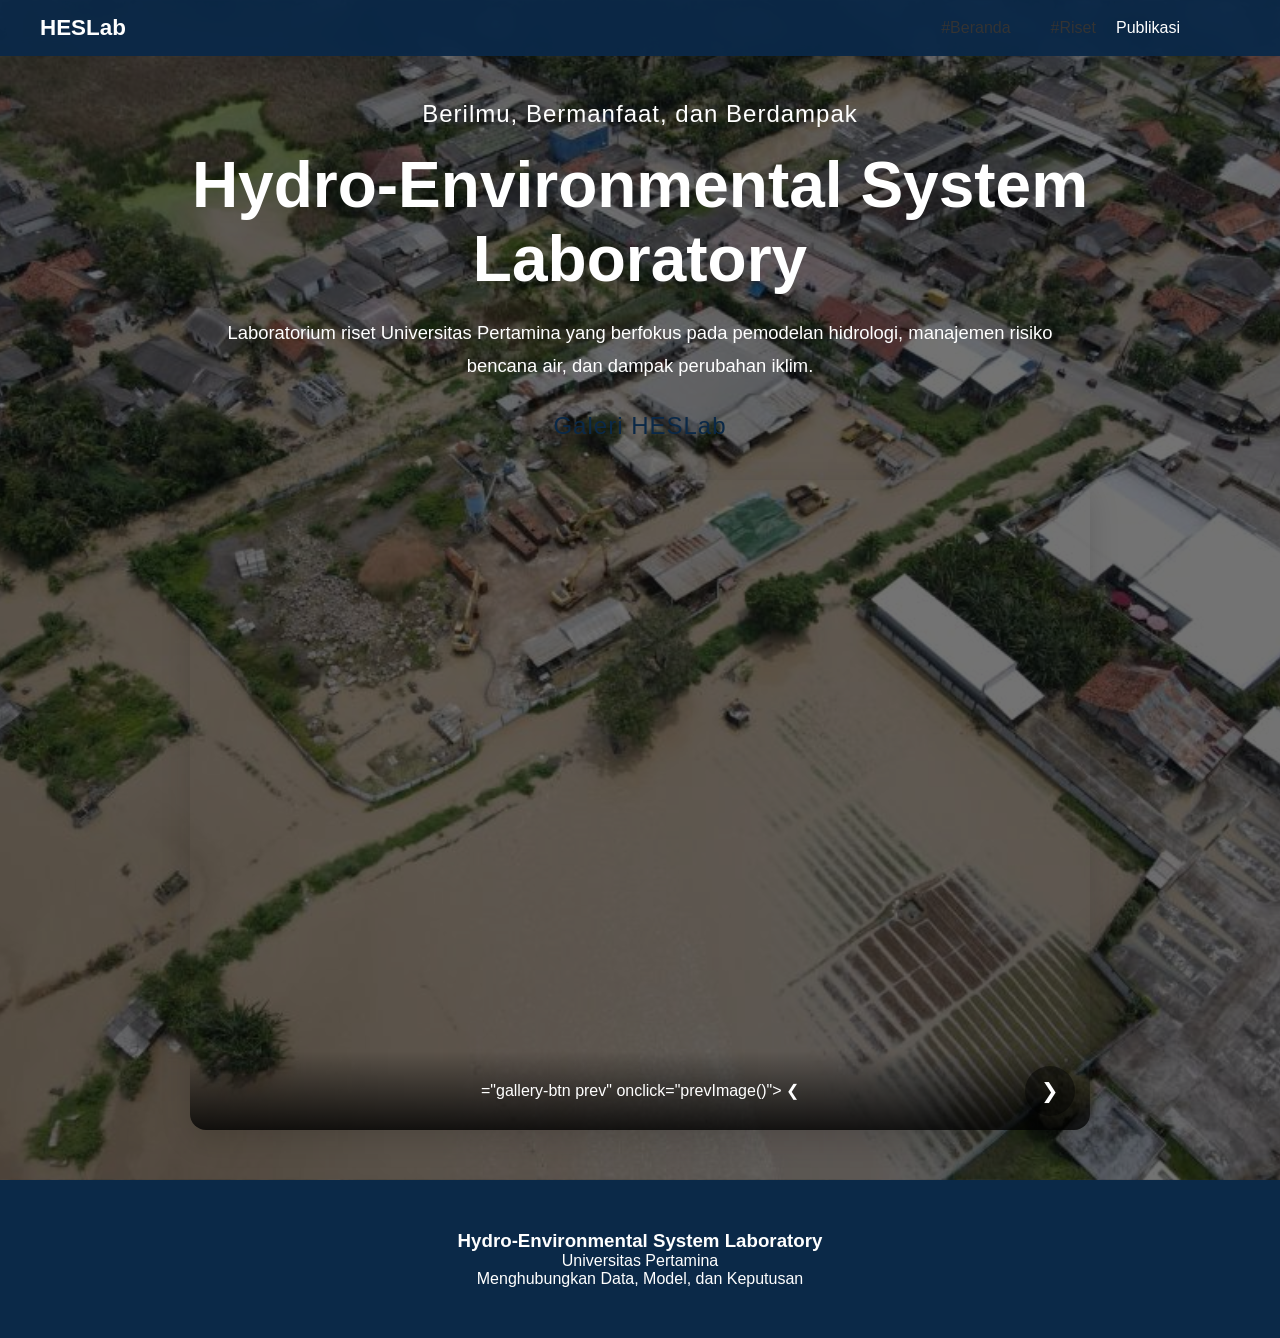
==== commit a36368a2: "update all" ====
--- a/index.html
+++ b/index.html
@@ -1,12 +1,22 @@
 <!DOCTYPE html>
 <html lang="id">
+
 <head>
 <meta charset="UTF-8">
 <meta name="viewport" content="width=device-width, initial-scale=1.0">
 
-<title>HESLab</title>
+<title>
+HESLab | Hydro-Environmental System Laboratory
+</title>
 
 <style>
+
+:root{
+    --primary:#0b2948;
+    --secondary:#1e88e5;
+    --light:#f5f7fa;
+    --text:#333;
+}
 
 *{
     margin:0;
@@ -14,85 +24,198 @@
     box-sizing:border-box;
 }
 
+html{
+    scroll-behavior:smooth;
+}
+
 body{
     font-family:'Segoe UI',sans-serif;
-    background:#f5f7fa;
-}
-
-/* ====================
-   HEADER
-==================== */
+    color:var(--text);
+    background:var(--light);
+}
+
+/* ==========================
+   NAVBAR
+========================== */
+
+.navbar{
+    position:fixed;
+    top:0;
+    left:0;
+    width:100%;
+
+    background:rgba(11,41,72,.95);
+
+    backdrop-filter:blur(10px);
+
+    display:flex;
+    justify-content:space-between;
+    align-items:center;
+
+    padding:15px 40px;
+
+    z-index:999;
+}
+
+.logo{
+    color:white;
+    font-size:1.4rem;
+    font-weight:700;
+}
+
+.menu{
+    display:flex;
+    list-style:none;
+    gap:20px;
+}
+
+.menu a{
+    color:white;
+    text-decoration:none;
+    transition:.3s;
+}
+
+.menu a:hover{
+    color:#87cefa;
+}
+
+/* ==========================
+   HERO
+========================== */
 
 .hero{
-    background:#0b2948;
-    color:white;
+
+    min-height:100vh;
+
+    background:
+    linear-gradient(
+        rgba(0,0,0,.55),
+        rgba(0,0,0,.55)
+    ),
+    url("assets/images/gallery/01.jpg");
+
+    background-size:cover;
+    background-position:center;
+
+    display:flex;
+    justify-content:center;
+    align-items:center;
+
     text-align:center;
-    padding:60px 20px;
+    color:white;
+
+    padding:100px 20px 50px;
+}
+
+.hero-content{
+    max-width:900px;
+}
+
+.hero h2{
+    font-weight:300;
+    letter-spacing:1px;
 }
 
 .hero h1{
-    font-size:3rem;
-    margin:15px 0;
+    margin:20px 0;
+    font-size:4rem;
 }
 
 .hero p{
-    max-width:900px;
+    font-size:1.15rem;
+    line-height:1.8;
+}
+
+.hero-buttons{
+    margin-top:30px;
+}
+
+.btn{
+    display:inline-block;
+    padding:14px 28px;
+    margin:5px;
+
+    border-radius:8px;
+
+    text-decoration:none;
+    color:white;
+
+    background:#1e88e5;
+}
+
+.btn.secondary{
+    background:#e53935;
+}
+
+/* ==========================
+   SECTION
+========================== */
+
+.section{
+    padding:80px 8%;
+}
+
+.section-title{
+    text-align:center;
+    color:var(--primary);
+    margin-bottom:40px;
+}
+
+/* ==========================
+   GALLERY
+========================== */
+
+.gallery-container{
+    max-width:1200px;
     margin:auto;
-}
-
-/* ====================
-   GALLERY
-==================== */
-
-.gallery{
-    max-width:1200px;
-    margin:50px auto;
-    padding:0 20px;
-}
-
-.gallery h2{
-    text-align:center;
-    color:#0b2948;
-    margin-bottom:20px;
-}
-
-.gallery-container{
+
     position:relative;
+
     overflow:hidden;
-    border-radius:12px;
-    box-shadow:0 4px 20px rgba(0,0,0,.15);
+
+    border-radius:16px;
+
+    box-shadow:
+    0 10px 30px rgba(0,0,0,.15);
 }
 
 .gallery-container img{
     width:100%;
-    height:600px;
+    height:650px;
     object-fit:cover;
+
     display:block;
+
+    transition:opacity .6s ease;
 }
 
 .gallery-overlay{
+
     position:absolute;
+    bottom:0;
     left:0;
     right:0;
-    bottom:0;
+
+    padding:30px;
+
+    color:white;
 
     background:
     linear-gradient(
         transparent,
-        rgba(0,0,0,.75)
+        rgba(0,0,0,.8)
     );
-
-    color:white;
-    padding:30px;
 }
 
 .gallery-overlay h3{
-    font-size:1.5rem;
+    font-size:1.8rem;
 }
 
 .gallery-btn{
+
     position:absolute;
     top:50%;
+
     transform:translateY(-50%);
 
     width:50px;
@@ -102,14 +225,15 @@
     border-radius:50%;
 
     background:rgba(0,0,0,.45);
-    color:white;
-
-    font-size:20px;
+
+    color:white;
+
     cursor:pointer;
+    font-size:1.3rem;
 }
 
 .gallery-btn:hover{
-    background:rgba(0,0,0,.75);
+    background:rgba(0,0,0,.8);
 }
 
 .prev{
@@ -120,18 +244,112 @@
     right:15px;
 }
 
-/* ====================
+.gallery-dots{
+    position:absolute;
+
+    bottom:15px;
+    left:50%;
+
+    transform:translateX(-50%);
+
+    display:flex;
+    gap:10px;
+}
+
+.dot{
+    width:12px;
+    height:12px;
+    border-radius:50%;
+
+    background:rgba(255,255,255,.4);
+}
+
+.dot.active{
+    background:white;
+}
+
+/* ==========================
+   CARD
+========================== */
+
+.card-container{
+
+    display:grid;
+
+    grid-template-columns:
+    repeat(auto-fit,minmax(260px,1fr));
+
+    gap:25px;
+}
+
+.card{
+
+    background:white;
+
+    padding:30px;
+
+    border-radius:15px;
+
+    box-shadow:
+    0 5px 15px rgba(0,0,0,.08);
+
+    transition:.3s;
+}
+
+.card:hover{
+
+    transform:translateY(-8px);
+
+    box-shadow:
+    0 15px 30px rgba(0,0,0,.12);
+}
+
+.card h3{
+    color:var(--primary);
+    margin-bottom:15px;
+}
+
+/* ==========================
+   FOOTER
+========================== */
+
+footer{
+
+    background:var(--primary);
+
+    color:white;
+
+    text-align:center;
+
+    padding:50px;
+}
+
+/* ==========================
    MOBILE
-==================== */
+========================== */
 
 @media(max-width:768px){
 
+    .navbar{
+        flex-direction:column;
+        gap:10px;
+    }
+
+    .menu{
+        flex-wrap:wrap;
+        justify-content:center;
+    }
+
     .hero h1{
-        font-size:2rem;
+        font-size:2.4rem;
     }
 
     .gallery-container img{
-        height:300px;
+        height:320px;
+    }
+
+    .gallery-overlay h3{
+        font-size:1.1rem;
     }
 
 }
@@ -139,58 +357,109 @@
 </style>
 
 </head>
+
 <body>
 
+<nav class="navbar">
+
+<div class="logo">
+HESLab
+</div>
+
+<ul class="menu">
+<li>#Beranda</a></li>
+<li><Profil</a></li>
+<li>#Riset</a></li>
+<li><a href="#">Publikasi</a></li & Layanan</a></li>
+<li><Pengajaran</a></li>
+<li><Berita</a></li>
+<li><Kontak</a></li>
+</ul>
+
+</nav>
+
 <section class="hero">
 
-    <h2>
-        Berilmu, Bermanfaat, dan Berdampak
-    </h2>
-
-    <h1>
-        Hydro-Environmental System Laboratory
-    </h1>
-
-    <p>
-        Laboratorium riset Universitas Pertamina yang berfokus pada
-        pemodelan hidrologi, manajemen risiko bencana air,
-        dan dampak perubahan iklim.
-    </p>
+<div class="hero-content">
+
+<h2>
+Berilmu, Bermanfaat, dan Berdampak
+</h2>
+
+<h1>
+Hydro-Environmental System Laboratory
+</h1>
+
+<p>
+Laboratorium riset Universitas Pertamina yang berfokus pada
+pemodelan hidrologi, manajemen risiko bencana air,
+dan dampak perubahan iklim.
+</p>
+
+<div class="hero-buttons">
+
+<a class="l Data Hidrologi
+</a>
+
+#
+🚨 FEWS HESLab
+</a>
+
+</div>
+
+</div>
 
 </section>
 
-<section class="gallery">
-
-    <h2>Galeri HESLab</h2>
-
-    <div class="gallery-container">
-
-        <img
-            id="galleryImage"
-            src=""
-            alt="Galeri HESLab">
-
-        <div class="gallery-overlay">
-
-            <h3 id="galleryTitle"></h3>
-
-        </div>
-
-        <button
-            class="gallery-btn prev"
-            onclick="prevImage()">
-            ❮
-        </button>
-
-        <button
-            class="gallery-btn next"
-            onclick="nextImage()">
-            ❯
-        </button>
-
-    </div>
+<section class="section">
+
+<h2 class="section-title">
+Galeri HESLab
+</h2>
+
+<div class="gallery-container">
+
+<img
+id="galleryImage"
+src=""
+alt="Galeri HESLab">
+
+<div class="gallery-overlay">
+
+="gallery-btn prev"
+onclick="prevImage()">
+
+❮
+
+</button>
+
+<button
+class="gallery-btn next"
+onclick="nextImage()">
+
+❯
+
+</button>
+
+</div>
 
 </section>
+
+<footer>
+
+<h3>
+Hydro-Environmental System Laboratory
+</h3>
+
+<p>
+Universitas Pertamina
+</p>
+
+<p>
+Menghubungkan Data, Model, dan Keputusan
+</p>
+
+</footer>
 
 <script>
 
@@ -215,25 +484,26 @@
 
     showImage(0);
 
-    setInterval(() => {
-        nextImage();
-    },5000);
-
-})
-.catch(error => {
-    console.error(
-        "Gagal membaca gallery.json",
-        error
-    );
+    setInterval(nextImage,5000);
+
 });
 
 function showImage(index){
 
-    imageElement.src =
-        gallery[index].image;
-
-    titleElement.textContent =
-        gallery[index].title;
+    imageElement.style.opacity = 0;
+
+    setTimeout(() => {
+
+        imageElement.src =
+            gallery[index].image;
+
+        titleElement.textContent =
+            gallery[index].title;
+
+        imageElement.style.opacity = 1;
+
+    },300);
+
 }
 
 function nextImage(){
@@ -253,7 +523,7 @@
 
     if(currentIndex < 0){
         currentIndex =
-            gallery.length - 1;
+        gallery.length - 1;
     }
 
     showImage(currentIndex);
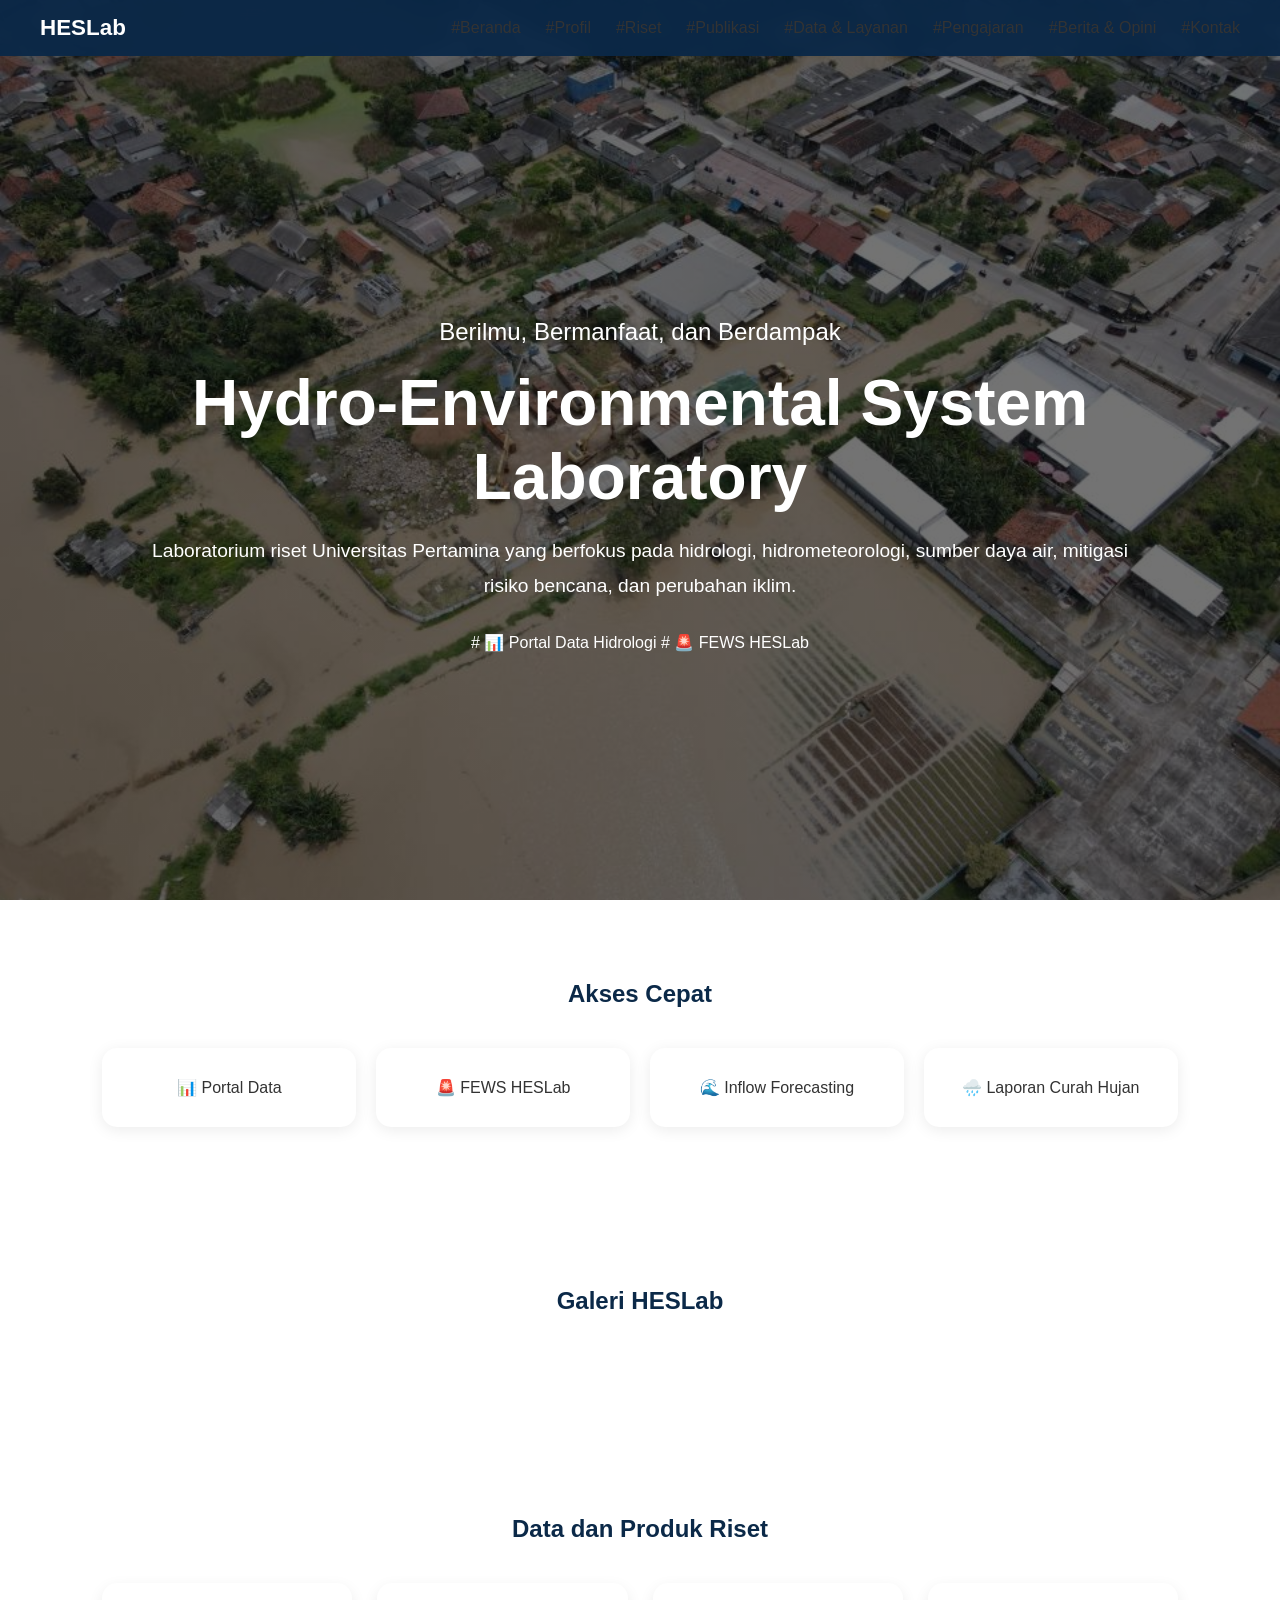
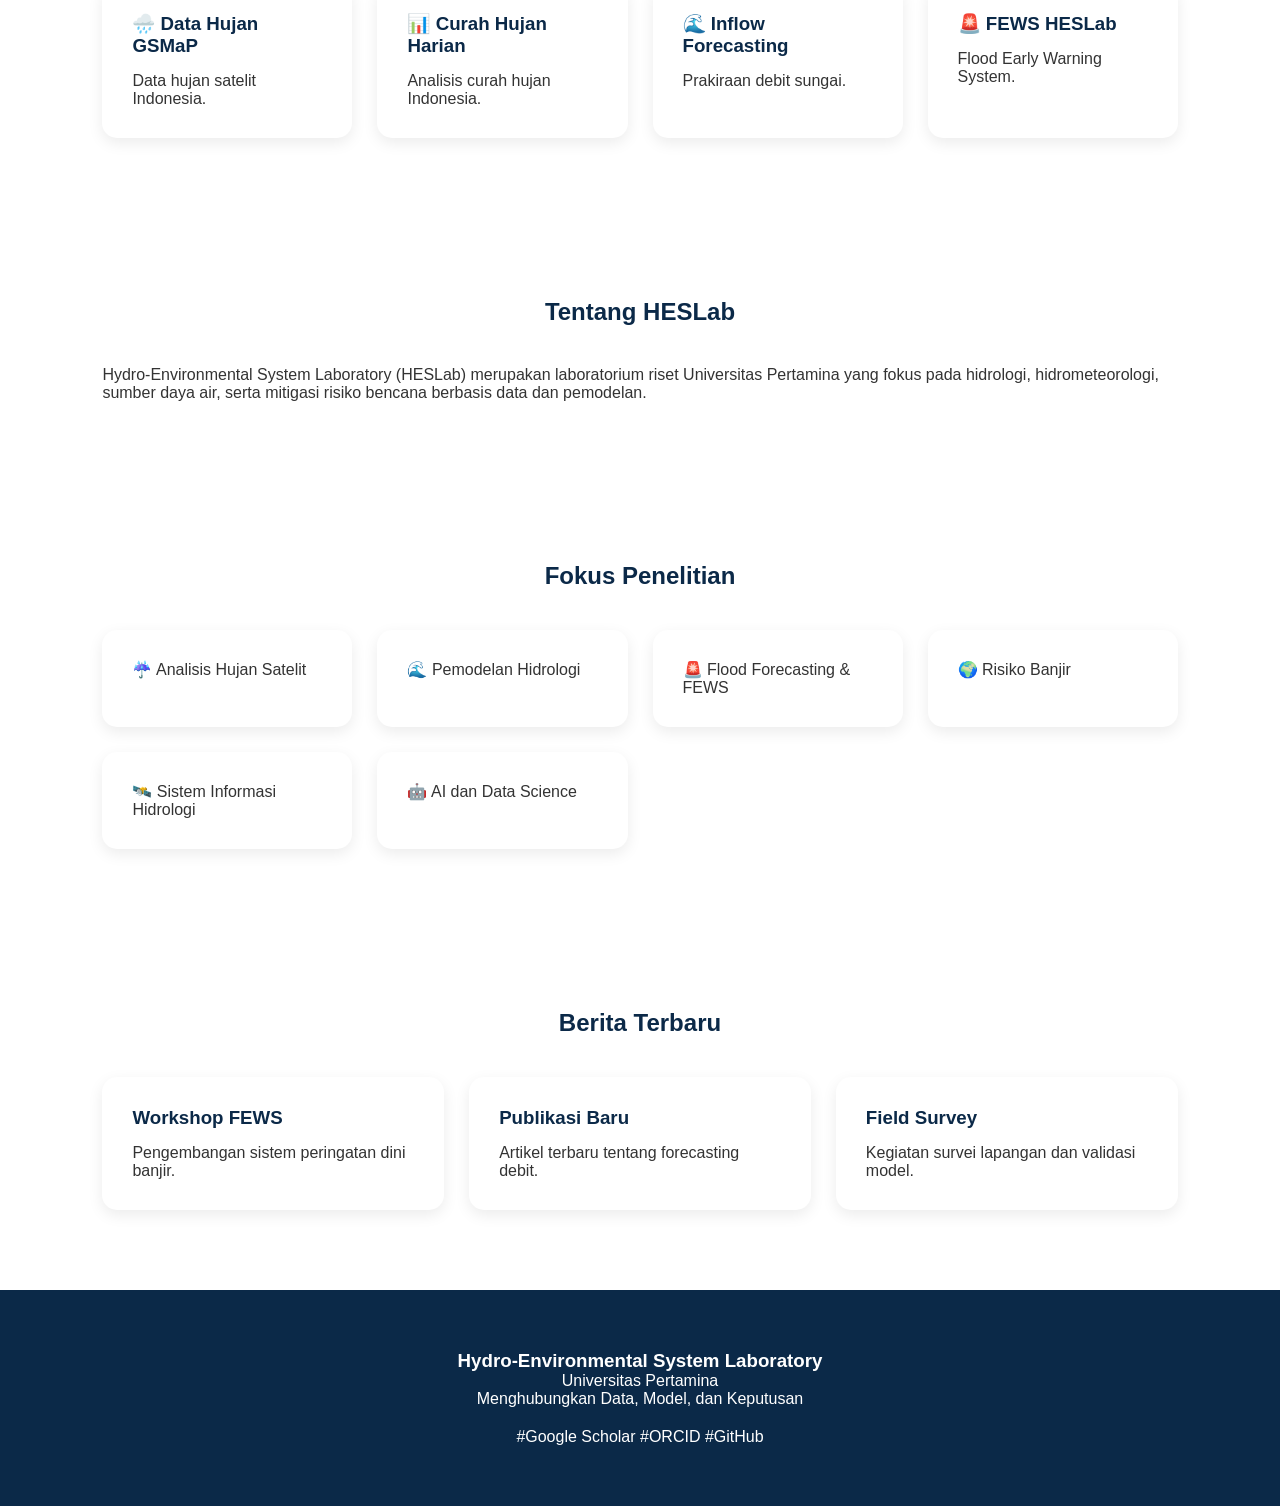
==== commit 308edbb6: "update all" ====
--- a/index.html
+++ b/index.html
@@ -2,6 +2,7 @@
 <html lang="id">
 
 <head>
+
 <meta charset="UTF-8">
 <meta name="viewport" content="width=device-width, initial-scale=1.0">
 
@@ -24,37 +25,39 @@
     box-sizing:border-box;
 }
 
-html{
-    scroll-behavior:smooth;
-}
-
 body{
     font-family:'Segoe UI',sans-serif;
     color:var(--text);
-    background:var(--light);
-}
-
-/* ==========================
-   NAVBAR
-========================== */
+    background:#fff;
+}
+
+a{
+    text-decoration:none;
+}
+
+/* =====================================
+   NAVIGATION
+===================================== */
 
 .navbar{
+
     position:fixed;
     top:0;
     left:0;
+
     width:100%;
 
     background:rgba(11,41,72,.95);
 
-    backdrop-filter:blur(10px);
+    backdrop-filter:blur(8px);
+
+    z-index:999;
 
     display:flex;
     justify-content:space-between;
     align-items:center;
 
     padding:15px 40px;
-
-    z-index:999;
 }
 
 .logo{
@@ -66,22 +69,20 @@
 .menu{
     display:flex;
     list-style:none;
-    gap:20px;
+    gap:25px;
 }
 
 .menu a{
     color:white;
-    text-decoration:none;
-    transition:.3s;
 }
 
 .menu a:hover{
-    color:#87cefa;
-}
-
-/* ==========================
+    color:#7dc4ff;
+}
+
+/* =====================================
    HERO
-========================== */
+===================================== */
 
 .hero{
 
@@ -104,16 +105,15 @@
     text-align:center;
     color:white;
 
-    padding:100px 20px 50px;
+    padding:120px 20px 50px;
 }
 
 .hero-content{
-    max-width:900px;
+    max-width:1000px;
 }
 
 .hero h2{
     font-weight:300;
-    letter-spacing:1px;
 }
 
 .hero h1{
@@ -122,7 +122,7 @@
 }
 
 .hero p{
-    font-size:1.15rem;
+    font-size:1.2rem;
     line-height:1.8;
 }
 
@@ -131,70 +131,101 @@
 }
 
 .btn{
+
     display:inline-block;
-    padding:14px 28px;
+
+    padding:14px 25px;
+
     margin:5px;
 
     border-radius:8px;
 
-    text-decoration:none;
-    color:white;
-
     background:#1e88e5;
-}
-
-.btn.secondary{
+
+    color:white;
+}
+
+.btn-danger{
     background:#e53935;
 }
 
-/* ==========================
+/* =====================================
    SECTION
-========================== */
+===================================== */
 
 .section{
     padding:80px 8%;
 }
 
 .section-title{
+
     text-align:center;
+
     color:var(--primary);
+
     margin-bottom:40px;
 }
 
-/* ==========================
+/* =====================================
+   QUICK ACCESS
+===================================== */
+
+.quick-links{
+
+    display:grid;
+
+    grid-template-columns:
+    repeat(auto-fit,minmax(250px,1fr));
+
+    gap:20px;
+}
+
+.quick-link{
+
+    background:white;
+
+    padding:30px;
+
+    border-radius:15px;
+
+    box-shadow:
+    0 3px 15px rgba(0,0,0,.08);
+
+    text-align:center;
+}
+
+/* =====================================
    GALLERY
-========================== */
+===================================== */
 
 .gallery-container{
+
+    position:relative;
+
     max-width:1200px;
+
     margin:auto;
 
-    position:relative;
-
     overflow:hidden;
 
-    border-radius:16px;
-
-    box-shadow:
-    0 10px 30px rgba(0,0,0,.15);
+    border-radius:15px;
 }
 
 .gallery-container img{
+
     width:100%;
     height:650px;
+
     object-fit:cover;
-
-    display:block;
-
-    transition:opacity .6s ease;
 }
 
 .gallery-overlay{
 
     position:absolute;
-    bottom:0;
+
     left:0;
     right:0;
+    bottom:0;
 
     padding:30px;
 
@@ -202,38 +233,31 @@
 
     background:
     linear-gradient(
-        transparent,
-        rgba(0,0,0,.8)
+      transparent,
+      rgba(0,0,0,.8)
     );
 }
 
-.gallery-overlay h3{
-    font-size:1.8rem;
-}
-
 .gallery-btn{
 
     position:absolute;
+
     top:50%;
 
-    transform:translateY(-50%);
+    transform:
+    translateY(-50%);
 
     width:50px;
     height:50px;
 
     border:none;
-    border-radius:50%;
-
-    background:rgba(0,0,0,.45);
+
+    background:
+    rgba(0,0,0,.5);
 
     color:white;
 
     cursor:pointer;
-    font-size:1.3rem;
-}
-
-.gallery-btn:hover{
-    background:rgba(0,0,0,.8);
 }
 
 .prev{
@@ -244,40 +268,16 @@
     right:15px;
 }
 
-.gallery-dots{
-    position:absolute;
-
-    bottom:15px;
-    left:50%;
-
-    transform:translateX(-50%);
-
-    display:flex;
-    gap:10px;
-}
-
-.dot{
-    width:12px;
-    height:12px;
-    border-radius:50%;
-
-    background:rgba(255,255,255,.4);
-}
-
-.dot.active{
-    background:white;
-}
-
-/* ==========================
-   CARD
-========================== */
-
-.card-container{
+/* =====================================
+   CARDS
+===================================== */
+
+.card-grid{
 
     display:grid;
 
     grid-template-columns:
-    repeat(auto-fit,minmax(260px,1fr));
+    repeat(auto-fit,minmax(250px,1fr));
 
     gap:25px;
 }
@@ -298,10 +298,8 @@
 
 .card:hover{
 
-    transform:translateY(-8px);
-
-    box-shadow:
-    0 15px 30px rgba(0,0,0,.12);
+    transform:
+    translateY(-5px);
 }
 
 .card h3{
@@ -309,9 +307,23 @@
     margin-bottom:15px;
 }
 
-/* ==========================
+/* =====================================
+   NEWS
+===================================== */
+
+.news-grid{
+
+    display:grid;
+
+    grid-template-columns:
+    repeat(auto-fit,minmax(300px,1fr));
+
+    gap:25px;
+}
+
+/* =====================================
    FOOTER
-========================== */
+===================================== */
 
 footer{
 
@@ -321,37 +333,48 @@
 
     text-align:center;
 
-    padding:50px;
-}
-
-/* ==========================
+    padding:60px 20px;
+}
+
+.footer-links{
+
+    margin-top:20px;
+}
+
+.footer-links a{
+
+    color:white;
+
+    margin:0 10px;
+}
+
+/* =====================================
    MOBILE
-========================== */
+===================================== */
 
 @media(max-width:768px){
 
     .navbar{
+
         flex-direction:column;
         gap:10px;
     }
 
     .menu{
+
         flex-wrap:wrap;
         justify-content:center;
     }
 
     .hero h1{
-        font-size:2.4rem;
+
+        font-size:2.2rem;
     }
 
     .gallery-container img{
+
         height:320px;
     }
-
-    .gallery-overlay h3{
-        font-size:1.1rem;
-    }
-
 }
 
 </style>
@@ -359,6 +382,8 @@
 </head>
 
 <body>
+
+<header>
 
 <nav class="navbar">
 
@@ -367,13 +392,16 @@
 </div>
 
 <ul class="menu">
+
 <li>#Beranda</a></li>
-<li><Profil</a></li>
+<li>#Profil</a></li>
 <li>#Riset</a></li>
-<li><a href="#">Publikasi</a></li & Layanan</a></li>
-<li><Pengajaran</a></li>
-<li><Berita</a></li>
-<li><Kontak</a></li>
+<li>#Publikasi</a></li>
+<li>#Data & Layanan</a></li>
+<li>#Pengajaran</a></li>
+<li>#Berita & Opini</a></li>
+<li>#Kontak</a></li>
+
 </ul>
 
 </nav>
@@ -392,13 +420,14 @@
 
 <p>
 Laboratorium riset Universitas Pertamina yang berfokus pada
-pemodelan hidrologi, manajemen risiko bencana air,
-dan dampak perubahan iklim.
+hidrologi, hidrometeorologi, sumber daya air,
+mitigasi risiko bencana, dan perubahan iklim.
 </p>
 
 <div class="hero-buttons">
 
-<a class="l Data Hidrologi
+#
+📊 Portal Data Hidrologi
 </a>
 
 #
@@ -411,6 +440,38 @@
 
 </section>
 
+</header>
+
+<main>
+
+<section class="section">
+
+<h2 class="section-title">
+Akses Cepat
+</h2>
+
+<div class="quick-links">
+
+<div class="quick-link">
+📊 Portal Data
+</div>
+
+<div class="quick-link">
+🚨 FEWS HESLab
+</div>
+
+<div class="quick-link">
+🌊 Inflow Forecasting
+</div>
+
+<div class="quick-link">
+🌧️ Laporan Curah Hujan
+</div>
+
+</div>
+
+</section>
+
 <section class="section">
 
 <h2 class="section-title">
@@ -419,31 +480,124 @@
 
 <div class="gallery-container">
 
-<img
-id="galleryImage"
-src=""
-alt="Galeri HESLab">
+
 
 <div class="gallery-overlay">
 
-="gallery-btn prev"
+<h3 id="galleryTitle"></h3>
+
+</div>
+
+<button
+class="gallery-btn prev"
 onclick="prevImage()">
-
 ❮
-
 </button>
 
 <button
 class="gallery-btn next"
 onclick="nextImage()">
-
 ❯
-
 </button>
 
 </div>
 
 </section>
+
+<section class="section">
+
+<h2 class="section-title">
+Data dan Produk Riset
+</h2>
+
+<div class="card-grid">
+
+<div class="card">
+<h3>🌧️ Data Hujan GSMaP</h3>
+<p>Data hujan satelit Indonesia.</p>
+</div>
+
+<div class="card">
+<h3>📊 Curah Hujan Harian</h3>
+<p>Analisis curah hujan Indonesia.</p>
+</div>
+
+<div class="card">
+<h3>🌊 Inflow Forecasting</h3>
+<p>Prakiraan debit sungai.</p>
+</div>
+
+<div class="card">
+<h3>🚨 FEWS HESLab</h3>
+<p>Flood Early Warning System.</p>
+</div>
+
+</div>
+
+</section>
+
+<section class="section">
+
+<h2 class="section-title">
+Tentang HESLab
+</h2>
+
+<p>
+Hydro-Environmental System Laboratory (HESLab) merupakan
+laboratorium riset Universitas Pertamina yang fokus pada
+hidrologi, hidrometeorologi, sumber daya air,
+serta mitigasi risiko bencana berbasis data dan pemodelan.
+</p>
+
+</section>
+
+<section class="section">
+
+<h2 class="section-title">
+Fokus Penelitian
+</h2>
+
+<div class="card-grid">
+
+<div class="card">☔ Analisis Hujan Satelit</div>
+<div class="card">🌊 Pemodelan Hidrologi</div>
+<div class="card">🚨 Flood Forecasting & FEWS</div>
+<div class="card">🌍 Risiko Banjir</div>
+<div class="card">🛰️ Sistem Informasi Hidrologi</div>
+<div class="card">🤖 AI dan Data Science</div>
+
+</div>
+
+</section>
+
+<section class="section">
+
+<h2 class="section-title">
+Berita Terbaru
+</h2>
+
+<div class="news-grid">
+
+<div class="card">
+<h3>Workshop FEWS</h3>
+<p>Pengembangan sistem peringatan dini banjir.</p>
+</div>
+
+<div class="card">
+<h3>Publikasi Baru</h3>
+<p>Artikel terbaru tentang forecasting debit.</p>
+</div>
+
+<div class="card">
+<h3>Field Survey</h3>
+<p>Kegiatan survei lapangan dan validasi model.</p>
+</div>
+
+</div>
+
+</section>
+
+</main>
 
 <footer>
 
@@ -459,6 +613,14 @@
 Menghubungkan Data, Model, dan Keputusan
 </p>
 
+<div class="footer-links">
+
+#Google Scholar</a>
+#ORCID</a>
+#GitHub</a>
+
+</div>
+
 </footer>
 
 <script>
@@ -485,46 +647,32 @@
     showImage(0);
 
     setInterval(nextImage,5000);
-
 });
 
 function showImage(index){
 
-    imageElement.style.opacity = 0;
-
-    setTimeout(() => {
-
-        imageElement.src =
-            gallery[index].image;
-
-        titleElement.textContent =
-            gallery[index].title;
-
-        imageElement.style.opacity = 1;
-
-    },300);
-
+    imageElement.src =
+    gallery[index].image;
+
+    titleElement.textContent =
+    gallery[index].title;
 }
 
 function nextImage(){
 
-    currentIndex++;
-
-    if(currentIndex >= gallery.length){
-        currentIndex = 0;
-    }
+    currentIndex =
+    (currentIndex + 1) %
+    gallery.length;
 
     showImage(currentIndex);
 }
 
 function prevImage(){
 
-    currentIndex--;
-
-    if(currentIndex < 0){
-        currentIndex =
-        gallery.length - 1;
-    }
+    currentIndex =
+    (currentIndex - 1 +
+    gallery.length) %
+    gallery.length;
 
     showImage(currentIndex);
 }
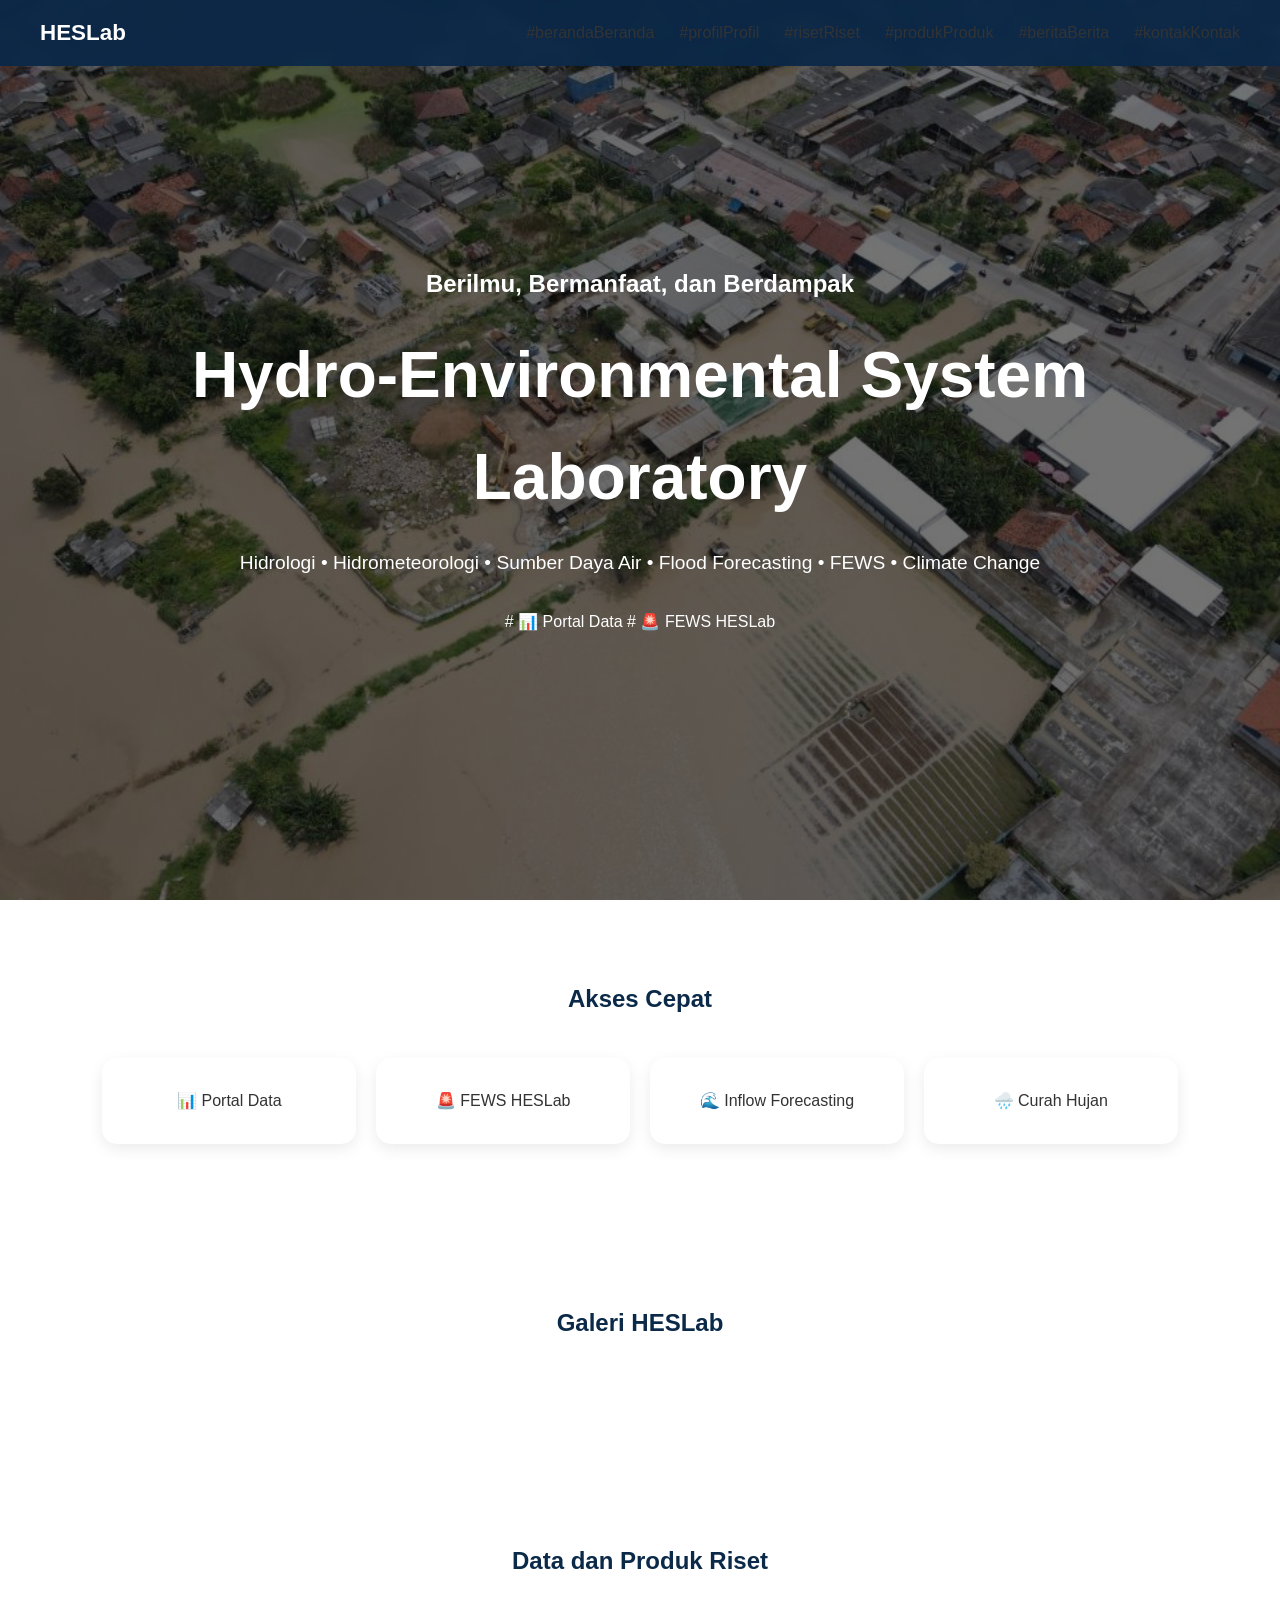
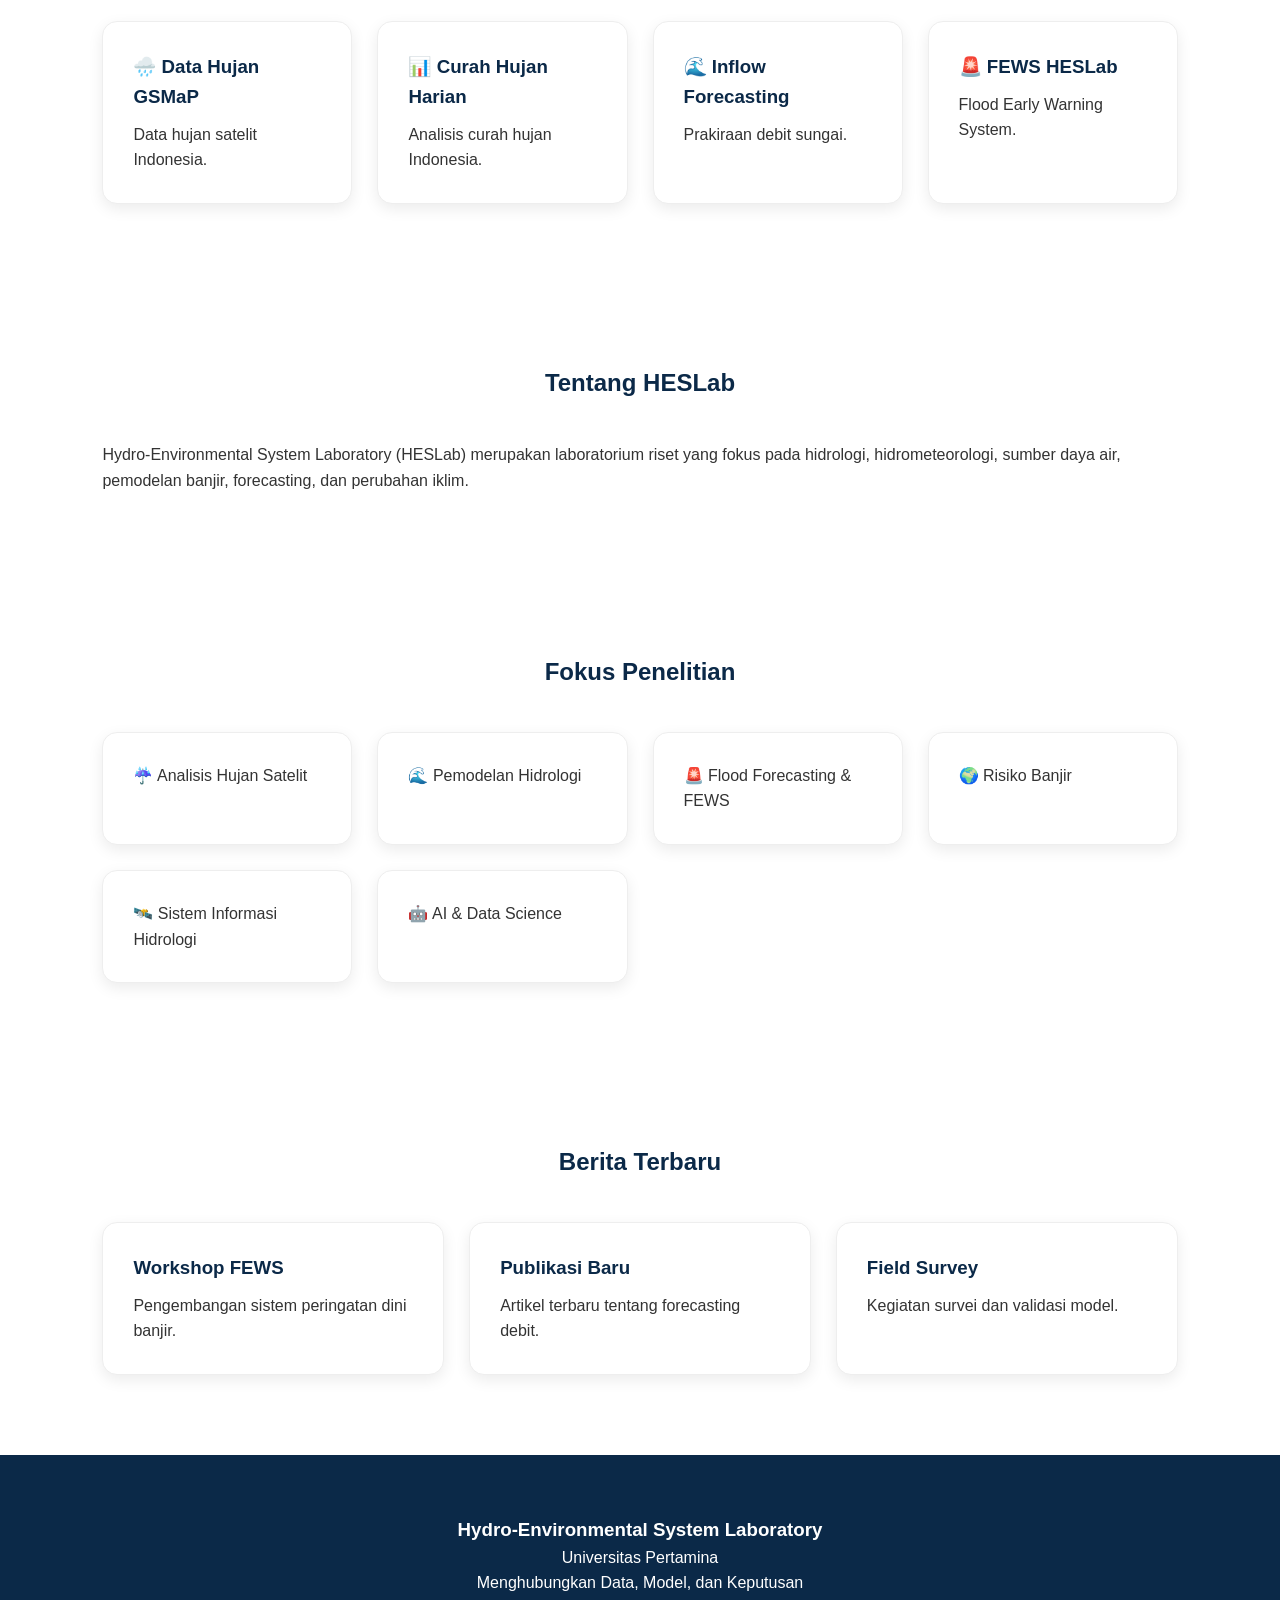
==== commit 0e7e2bc7: "update all" ====
--- a/index.html
+++ b/index.html
@@ -2,682 +2,635 @@
 <html lang="id">
 
 <head>
-
-<meta charset="UTF-8">
-<meta name="viewport" content="width=device-width, initial-scale=1.0">
-
-<title>
-HESLab | Hydro-Environmental System Laboratory
-</title>
-
-<style>
-
-:root{
-    --primary:#0b2948;
-    --secondary:#1e88e5;
-    --light:#f5f7fa;
-    --text:#333;
-}
-
-*{
-    margin:0;
-    padding:0;
-    box-sizing:border-box;
-}
-
-body{
-    font-family:'Segoe UI',sans-serif;
-    color:var(--text);
-    background:#fff;
-}
-
-a{
-    text-decoration:none;
-}
-
-/* =====================================
-   NAVIGATION
-===================================== */
-
-.navbar{
-
-    position:fixed;
-    top:0;
-    left:0;
-
-    width:100%;
-
-    background:rgba(11,41,72,.95);
-
-    backdrop-filter:blur(8px);
-
-    z-index:999;
-
-    display:flex;
-    justify-content:space-between;
-    align-items:center;
-
-    padding:15px 40px;
-}
-
-.logo{
-    color:white;
-    font-size:1.4rem;
-    font-weight:700;
-}
-
-.menu{
-    display:flex;
-    list-style:none;
-    gap:25px;
-}
-
-.menu a{
-    color:white;
-}
-
-.menu a:hover{
-    color:#7dc4ff;
-}
-
-/* =====================================
-   HERO
-===================================== */
-
-.hero{
-
-    min-height:100vh;
-
-    background:
-    linear-gradient(
-        rgba(0,0,0,.55),
-        rgba(0,0,0,.55)
-    ),
-    url("assets/images/gallery/01.jpg");
-
-    background-size:cover;
-    background-position:center;
-
-    display:flex;
-    justify-content:center;
-    align-items:center;
-
-    text-align:center;
-    color:white;
-
-    padding:120px 20px 50px;
-}
-
-.hero-content{
-    max-width:1000px;
-}
-
-.hero h2{
-    font-weight:300;
-}
-
-.hero h1{
-    margin:20px 0;
-    font-size:4rem;
-}
-
-.hero p{
-    font-size:1.2rem;
-    line-height:1.8;
-}
-
-.hero-buttons{
-    margin-top:30px;
-}
-
-.btn{
-
-    display:inline-block;
-
-    padding:14px 25px;
-
-    margin:5px;
-
-    border-radius:8px;
-
-    background:#1e88e5;
-
-    color:white;
-}
-
-.btn-danger{
-    background:#e53935;
-}
-
-/* =====================================
-   SECTION
-===================================== */
-
-.section{
-    padding:80px 8%;
-}
-
-.section-title{
-
-    text-align:center;
-
-    color:var(--primary);
-
-    margin-bottom:40px;
-}
-
-/* =====================================
-   QUICK ACCESS
-===================================== */
-
-.quick-links{
-
-    display:grid;
-
-    grid-template-columns:
-    repeat(auto-fit,minmax(250px,1fr));
-
-    gap:20px;
-}
-
-.quick-link{
-
-    background:white;
-
-    padding:30px;
-
-    border-radius:15px;
-
-    box-shadow:
-    0 3px 15px rgba(0,0,0,.08);
-
-    text-align:center;
-}
-
-/* =====================================
-   GALLERY
-===================================== */
-
-.gallery-container{
-
-    position:relative;
-
-    max-width:1200px;
-
-    margin:auto;
-
-    overflow:hidden;
-
-    border-radius:15px;
-}
-
-.gallery-container img{
-
-    width:100%;
-    height:650px;
-
-    object-fit:cover;
-}
-
-.gallery-overlay{
-
-    position:absolute;
-
-    left:0;
-    right:0;
-    bottom:0;
-
-    padding:30px;
-
-    color:white;
-
-    background:
-    linear-gradient(
-      transparent,
-      rgba(0,0,0,.8)
-    );
-}
-
-.gallery-btn{
-
-    position:absolute;
-
-    top:50%;
-
-    transform:
-    translateY(-50%);
-
-    width:50px;
-    height:50px;
-
-    border:none;
-
-    background:
-    rgba(0,0,0,.5);
-
-    color:white;
-
-    cursor:pointer;
-}
-
-.prev{
-    left:15px;
-}
-
-.next{
-    right:15px;
-}
-
-/* =====================================
-   CARDS
-===================================== */
-
-.card-grid{
-
-    display:grid;
-
-    grid-template-columns:
-    repeat(auto-fit,minmax(250px,1fr));
-
-    gap:25px;
-}
-
-.card{
-
-    background:white;
-
-    padding:30px;
-
-    border-radius:15px;
-
-    box-shadow:
-    0 5px 15px rgba(0,0,0,.08);
-
-    transition:.3s;
-}
-
-.card:hover{
-
-    transform:
-    translateY(-5px);
-}
-
-.card h3{
-    color:var(--primary);
-    margin-bottom:15px;
-}
-
-/* =====================================
-   NEWS
-===================================== */
-
-.news-grid{
-
-    display:grid;
-
-    grid-template-columns:
-    repeat(auto-fit,minmax(300px,1fr));
-
-    gap:25px;
-}
-
-/* =====================================
-   FOOTER
-===================================== */
-
-footer{
-
-    background:var(--primary);
-
-    color:white;
-
-    text-align:center;
-
-    padding:60px 20px;
-}
-
-.footer-links{
-
-    margin-top:20px;
-}
-
-.footer-links a{
-
-    color:white;
-
-    margin:0 10px;
-}
-
-/* =====================================
-   MOBILE
-===================================== */
-
-@media(max-width:768px){
-
-    .navbar{
-
-        flex-direction:column;
-        gap:10px;
-    }
-
-    .menu{
-
-        flex-wrap:wrap;
-        justify-content:center;
-    }
-
-    .hero h1{
-
-        font-size:2.2rem;
-    }
-
-    .gallery-container img{
-
-        height:320px;
-    }
-}
-
-</style>
-
+    <meta charset="UTF-8">
+    <meta name="viewport" content="width=device-width, initial-scale=1.0">
+
+    <title>HESLab | Hydro-Environmental System Laboratory</title>
+
+    <meta name="description"
+        content="Hydro-Environmental System Laboratory (HESLab) Universitas Pertamina">
+
+    <style>
+        :root {
+            --primary: #0b2948;
+            --secondary: #1e88e5;
+            --light: #f5f7fa;
+            --text: #333;
+        }
+
+        * {
+            margin: 0;
+            padding: 0;
+            box-sizing: border-box;
+        }
+
+        html {
+            scroll-behavior: smooth;
+        }
+
+        body {
+            font-family: "Segoe UI", sans-serif;
+            color: var(--text);
+            background: #fff;
+            line-height: 1.6;
+        }
+
+        a {
+            text-decoration: none;
+        }
+
+        /* ===================
+           NAVBAR
+        =================== */
+
+        .navbar {
+            position: fixed;
+            top: 0;
+            left: 0;
+            width: 100%;
+            background: rgba(11, 41, 72, .95);
+            backdrop-filter: blur(6px);
+            display: flex;
+            justify-content: space-between;
+            align-items: center;
+            padding: 15px 40px;
+            z-index: 1000;
+        }
+
+        .logo {
+            color: white;
+            font-size: 1.4rem;
+            font-weight: 700;
+        }
+
+        .menu {
+            list-style: none;
+            display: flex;
+            gap: 25px;
+        }
+
+        .menu a {
+            color: white;
+            transition: .3s;
+        }
+
+        .menu a:hover {
+            color: #7dc4ff;
+        }
+
+        /* ===================
+           HERO
+        =================== */
+
+        .hero {
+            min-height: 100vh;
+
+            background:
+                linear-gradient(
+                    rgba(0, 0, 0, .55),
+                    rgba(0, 0, 0, .55)
+                ),
+                url("assets/images/gallery/01.jpg");
+
+            background-size: cover;
+            background-position: center;
+
+            display: flex;
+            justify-content: center;
+            align-items: center;
+
+            text-align: center;
+            color: white;
+
+            padding: 120px 20px;
+        }
+
+        .hero-content {
+            max-width: 900px;
+        }
+
+        .hero h1 {
+            font-size: 4rem;
+            margin: 20px 0;
+        }
+
+        .hero p {
+            font-size: 1.2rem;
+        }
+
+        .hero-buttons {
+            margin-top: 30px;
+        }
+
+        .btn {
+            display: inline-block;
+            padding: 14px 24px;
+            border-radius: 8px;
+            margin: 5px;
+            color: white;
+            background: var(--secondary);
+        }
+
+        .btn-danger {
+            background: #e53935;
+        }
+
+        /* ===================
+           SECTION
+        =================== */
+
+        .section {
+            padding: 80px 8%;
+        }
+
+        .section-title {
+            text-align: center;
+            color: var(--primary);
+            margin-bottom: 40px;
+        }
+
+        /* ===================
+           QUICK LINKS
+        =================== */
+
+        .quick-links {
+            display: grid;
+            grid-template-columns:
+                repeat(auto-fit, minmax(250px, 1fr));
+            gap: 20px;
+        }
+
+        .quick-link {
+            background: white;
+            padding: 30px;
+            border-radius: 15px;
+            text-align: center;
+
+            box-shadow:
+                0 5px 15px rgba(0, 0, 0, .08);
+
+            transition: .3s;
+        }
+
+        .quick-link:hover {
+            transform: translateY(-5px);
+        }
+
+        /* ===================
+           GALLERY
+        =================== */
+
+        .gallery-container {
+            position: relative;
+            max-width: 1200px;
+            margin: auto;
+            overflow: hidden;
+            border-radius: 15px;
+
+            box-shadow:
+                0 10px 30px rgba(0, 0, 0, .15);
+        }
+
+        .gallery-container img {
+            width: 100%;
+            height: 650px;
+            object-fit: cover;
+
+            opacity: 1;
+
+            transition:
+                opacity 1s ease-in-out,
+                transform 8s linear;
+        }
+
+        .gallery-container img.active {
+            transform: scale(1.05);
+        }
+
+        .gallery-overlay {
+            position: absolute;
+            left: 0;
+            right: 0;
+            bottom: 0;
+
+            padding: 30px;
+            color: white;
+
+            background:
+                linear-gradient(
+                    transparent,
+                    rgba(0, 0, 0, .85)
+                );
+        }
+
+        .gallery-btn {
+            position: absolute;
+            top: 50%;
+
+            transform: translateY(-50%);
+
+            width: 50px;
+            height: 50px;
+
+            border: none;
+            border-radius: 50%;
+
+            background: rgba(0, 0, 0, .5);
+
+            color: white;
+            font-size: 1.2rem;
+
+            cursor: pointer;
+        }
+
+        .prev {
+            left: 20px;
+        }
+
+        .next {
+            right: 20px;
+        }
+
+        /* ===================
+           CARD
+        =================== */
+
+        .card-grid {
+            display: grid;
+            grid-template-columns:
+                repeat(auto-fit, minmax(250px, 1fr));
+            gap: 25px;
+        }
+
+        .card {
+            background: white;
+            padding: 30px;
+            border-radius: 15px;
+
+            border: 1px solid #eee;
+
+            box-shadow:
+                0 5px 15px rgba(0, 0, 0, .08);
+
+            transition: .3s;
+        }
+
+        .card:hover {
+            transform: translateY(-8px);
+
+            box-shadow:
+                0 15px 30px rgba(0, 0, 0, .12);
+        }
+
+        .card h3 {
+            margin-bottom: 10px;
+            color: var(--primary);
+        }
+
+        .news-grid {
+            display: grid;
+            grid-template-columns:
+                repeat(auto-fit, minmax(300px, 1fr));
+            gap: 25px;
+        }
+
+        /* ===================
+           FOOTER
+        =================== */
+
+        footer {
+            background: var(--primary);
+            color: white;
+            text-align: center;
+            padding: 60px 20px;
+        }
+
+        .footer-links {
+            margin-top: 20px;
+        }
+
+        .footer-links a {
+            color: white;
+            margin: 0 10px;
+        }
+
+        /* ===================
+           MOBILE
+        =================== */
+
+        @media(max-width:768px) {
+
+            .navbar {
+                flex-direction: column;
+                gap: 10px;
+            }
+
+            .menu {
+                flex-wrap: wrap;
+                justify-content: center;
+            }
+
+            .hero h1 {
+                font-size: 2.4rem;
+            }
+
+            .gallery-container img {
+                height: 320px;
+            }
+        }
+    </style>
 </head>
 
 <body>
 
-<header>
-
-<nav class="navbar">
-
-<div class="logo">
-HESLab
-</div>
-
-<ul class="menu">
-
-<li>#Beranda</a></li>
-<li>#Profil</a></li>
-<li>#Riset</a></li>
-<li>#Publikasi</a></li>
-<li>#Data & Layanan</a></li>
-<li>#Pengajaran</a></li>
-<li>#Berita & Opini</a></li>
-<li>#Kontak</a></li>
-
-</ul>
-
-</nav>
-
-<section class="hero">
-
-<div class="hero-content">
-
-<h2>
-Berilmu, Bermanfaat, dan Berdampak
-</h2>
-
-<h1>
-Hydro-Environmental System Laboratory
-</h1>
-
-<p>
-Laboratorium riset Universitas Pertamina yang berfokus pada
-hidrologi, hidrometeorologi, sumber daya air,
-mitigasi risiko bencana, dan perubahan iklim.
-</p>
-
-<div class="hero-buttons">
-
-#
-📊 Portal Data Hidrologi
-</a>
-
-#
-🚨 FEWS HESLab
-</a>
-
-</div>
-
-</div>
-
-</section>
-
-</header>
-
-<main>
-
-<section class="section">
-
-<h2 class="section-title">
-Akses Cepat
-</h2>
-
-<div class="quick-links">
-
-<div class="quick-link">
-📊 Portal Data
-</div>
-
-<div class="quick-link">
-🚨 FEWS HESLab
-</div>
-
-<div class="quick-link">
-🌊 Inflow Forecasting
-</div>
-
-<div class="quick-link">
-🌧️ Laporan Curah Hujan
-</div>
-
-</div>
-
-</section>
-
-<section class="section">
-
-<h2 class="section-title">
-Galeri HESLab
-</h2>
-
-<div class="gallery-container">
-
-
-
-<div class="gallery-overlay">
-
-<h3 id="galleryTitle"></h3>
-
-</div>
-
-<button
-class="gallery-btn prev"
-onclick="prevImage()">
-❮
-</button>
-
-<button
-class="gallery-btn next"
-onclick="nextImage()">
-❯
-</button>
-
-</div>
-
-</section>
-
-<section class="section">
-
-<h2 class="section-title">
-Data dan Produk Riset
-</h2>
-
-<div class="card-grid">
-
-<div class="card">
-<h3>🌧️ Data Hujan GSMaP</h3>
-<p>Data hujan satelit Indonesia.</p>
-</div>
-
-<div class="card">
-<h3>📊 Curah Hujan Harian</h3>
-<p>Analisis curah hujan Indonesia.</p>
-</div>
-
-<div class="card">
-<h3>🌊 Inflow Forecasting</h3>
-<p>Prakiraan debit sungai.</p>
-</div>
-
-<div class="card">
-<h3>🚨 FEWS HESLab</h3>
-<p>Flood Early Warning System.</p>
-</div>
-
-</div>
-
-</section>
-
-<section class="section">
-
-<h2 class="section-title">
-Tentang HESLab
-</h2>
-
-<p>
-Hydro-Environmental System Laboratory (HESLab) merupakan
-laboratorium riset Universitas Pertamina yang fokus pada
-hidrologi, hidrometeorologi, sumber daya air,
-serta mitigasi risiko bencana berbasis data dan pemodelan.
-</p>
-
-</section>
-
-<section class="section">
-
-<h2 class="section-title">
-Fokus Penelitian
-</h2>
-
-<div class="card-grid">
-
-<div class="card">☔ Analisis Hujan Satelit</div>
-<div class="card">🌊 Pemodelan Hidrologi</div>
-<div class="card">🚨 Flood Forecasting & FEWS</div>
-<div class="card">🌍 Risiko Banjir</div>
-<div class="card">🛰️ Sistem Informasi Hidrologi</div>
-<div class="card">🤖 AI dan Data Science</div>
-
-</div>
-
-</section>
-
-<section class="section">
-
-<h2 class="section-title">
-Berita Terbaru
-</h2>
-
-<div class="news-grid">
-
-<div class="card">
-<h3>Workshop FEWS</h3>
-<p>Pengembangan sistem peringatan dini banjir.</p>
-</div>
-
-<div class="card">
-<h3>Publikasi Baru</h3>
-<p>Artikel terbaru tentang forecasting debit.</p>
-</div>
-
-<div class="card">
-<h3>Field Survey</h3>
-<p>Kegiatan survei lapangan dan validasi model.</p>
-</div>
-
-</div>
-
-</section>
-
-</main>
-
-<footer>
-
-<h3>
-Hydro-Environmental System Laboratory
-</h3>
-
-<p>
-Universitas Pertamina
-</p>
-
-<p>
-Menghubungkan Data, Model, dan Keputusan
-</p>
-
-<div class="footer-links">
-
-#Google Scholar</a>
-#ORCID</a>
-#GitHub</a>
-
-</div>
-
-</footer>
-
-<script>
-
-let gallery = [];
-let currentIndex = 0;
-
-const imageElement =
-document.getElementById("galleryImage");
-
-const titleElement =
-document.getElementById("galleryTitle");
-
-fetch("assets/data/gallery.json")
-.then(response => response.json())
-.then(data => {
-
-    gallery = data;
-
-    if(gallery.length === 0){
-        return;
-    }
-
-    showImage(0);
-
-    setInterval(nextImage,5000);
-});
-
-function showImage(index){
-
-    imageElement.src =
-    gallery[index].image;
-
-    titleElement.textContent =
-    gallery[index].title;
-}
-
-function nextImage(){
-
-    currentIndex =
-    (currentIndex + 1) %
-    gallery.length;
-
-    showImage(currentIndex);
-}
-
-function prevImage(){
-
-    currentIndex =
-    (currentIndex - 1 +
-    gallery.length) %
-    gallery.length;
-
-    showImage(currentIndex);
-}
-
-</script>
+    <nav class="navbar">
+
+        <div class="logo">
+            HESLab
+        </div>
+
+        <ul class="menu">
+            <li>#berandaBeranda</a></li>
+            <li>#profilProfil</a></li>
+            <li>#risetRiset</a></li>
+            <li>#produkProduk</a></li>
+            <li>#beritaBerita</a></li>
+            <li>#kontakKontak</a></li>
+        </ul>
+
+    </nav>
+
+    <section class="hero" id="beranda">
+
+        <div class="hero-content">
+
+            <h2>
+                Berilmu, Bermanfaat, dan Berdampak
+            </h2>
+
+            <h1>
+                Hydro-Environmental System Laboratory
+            </h1>
+
+            <p>
+                Hidrologi • Hidrometeorologi • Sumber Daya Air •
+                Flood Forecasting • FEWS • Climate Change
+            </p>
+
+            <div class="hero-buttons">
+
+                #
+                    📊 Portal Data
+                </a>
+
+                #
+                    🚨 FEWS HESLab
+                </a>
+
+            </div>
+
+        </div>
+
+    </section>
+
+    <section class="section">
+
+        <h2 class="section-title">
+            Akses Cepat
+        </h2>
+
+        <div class="quick-links">
+
+            <div class="quick-link">📊 Portal Data</div>
+            <div class="quick-link">🚨 FEWS HESLab</div>
+            <div class="quick-link">🌊 Inflow Forecasting</div>
+            <div class="quick-link">🌧️ Curah Hujan</div>
+
+        </div>
+
+    </section>
+
+    <section class="section">
+
+        <h2 class="section-title">
+            Galeri HESLab
+        </h2>
+
+        <div class="gallery-container">
+
+            
+
+            <div class="gallery-overlay">
+                <h3 id="galleryTitle"></h3>
+            </div>
+
+            <button
+                class="gallery-btn prev"
+                onclick="prevImage()">
+                ❮
+            </button>
+
+            <button
+                class="gallery-btn next"
+                onclick="nextImage()">
+                ❯
+            </button>
+
+        </div>
+
+    </section>
+
+    <section class="section" id="produk">
+
+        <h2 class="section-title">
+            Data dan Produk Riset
+        </h2>
+
+        <div class="card-grid">
+
+            <div class="card">
+                <h3>🌧️ Data Hujan GSMaP</h3>
+                <p>Data hujan satelit Indonesia.</p>
+            </div>
+
+            <div class="card">
+                <h3>📊 Curah Hujan Harian</h3>
+                <p>Analisis curah hujan Indonesia.</p>
+            </div>
+
+            <div class="card">
+                <h3>🌊 Inflow Forecasting</h3>
+                <p>Prakiraan debit sungai.</p>
+            </div>
+
+            <div class="card">
+                <h3>🚨 FEWS HESLab</h3>
+                <p>Flood Early Warning System.</p>
+            </div>
+
+        </div>
+
+    </section>
+
+    <section class="section" id="profil">
+
+        <h2 class="section-title">
+            Tentang HESLab
+        </h2>
+
+        <p>
+            Hydro-Environmental System Laboratory (HESLab)
+            merupakan laboratorium riset yang fokus pada
+            hidrologi, hidrometeorologi, sumber daya air,
+            pemodelan banjir, forecasting, dan perubahan iklim.
+        </p>
+
+    </section>
+
+    <section class="section" id="riset">
+
+        <h2 class="section-title">
+            Fokus Penelitian
+        </h2>
+
+        <div class="card-grid">
+
+            <div class="card">☔ Analisis Hujan Satelit</div>
+            <div class="card">🌊 Pemodelan Hidrologi</div>
+            <div class="card">🚨 Flood Forecasting & FEWS</div>
+            <div class="card">🌍 Risiko Banjir</div>
+            <div class="card">🛰️ Sistem Informasi Hidrologi</div>
+            <div class="card">🤖 AI & Data Science</div>
+
+        </div>
+
+    </section>
+
+    <section class="section" id="berita">
+
+        <h2 class="section-title">
+            Berita Terbaru
+        </h2>
+
+        <div class="news-grid">
+
+            <div class="card">
+                <h3>Workshop FEWS</h3>
+                <p>Pengembangan sistem peringatan dini banjir.</p>
+            </div>
+
+            <div class="card">
+                <h3>Publikasi Baru</h3>
+                <p>Artikel terbaru tentang forecasting debit.</p>
+            </div>
+
+            <div class="card">
+                <h3>Field Survey</h3>
+                <p>Kegiatan survei dan validasi model.</p>
+            </div>
+
+        </div>
+
+    </section>
+
+    <footer id="kontak">
+
+        <h3>
+            Hydro-Environmental System Laboratory
+        </h3>
+
+        <p>
+            Universitas Pertamina
+        </p>
+
+        <p>
+            Menghubungkan Data, Model, dan Keputusan
+        </p>
+
+    </footer>
+
+    <script>
+
+        let gallery = [];
+        let currentIndex = 0;
+
+        const imageElement =
+            document.getElementById("galleryImage");
+
+        const titleElement =
+            document.getElementById("galleryTitle");
+
+        fetch("assets/data/gallery.json")
+            .then(response => response.json())
+            .then(data => {
+
+                gallery = data;
+
+                if (gallery.length > 0) {
+
+                    showImage(0);
+
+                    setInterval(() => {
+                        nextImage();
+                    }, 4000);
+
+                }
+
+            })
+            .catch(error => {
+                console.error(error);
+            });
+
+        function showImage(index) {
+
+            imageElement.style.opacity = 0;
+
+            setTimeout(() => {
+
+                imageElement.src =
+                    gallery[index].image;
+
+                imageElement.alt =
+                    gallery[index].title;
+
+                titleElement.textContent =
+                    gallery[index].title;
+
+                imageElement.style.opacity = 1;
+
+                imageElement.classList.remove("active");
+
+                void imageElement.offsetWidth;
+
+                imageElement.classList.add("active");
+
+            }, 300);
+        }
+
+        function nextImage() {
+
+            if (gallery.length === 0) return;
+
+            currentIndex =
+                (currentIndex + 1) %
+                gallery.length;
+
+            showImage(currentIndex);
+        }
+
+        function prevImage() {
+
+            if (gallery.length === 0) return;
+
+            currentIndex =
+                (currentIndex - 1 + gallery.length) %
+                gallery.length;
+
+            showImage(currentIndex);
+        }
+
+    </script>
 
 </body>
+
 </html>
